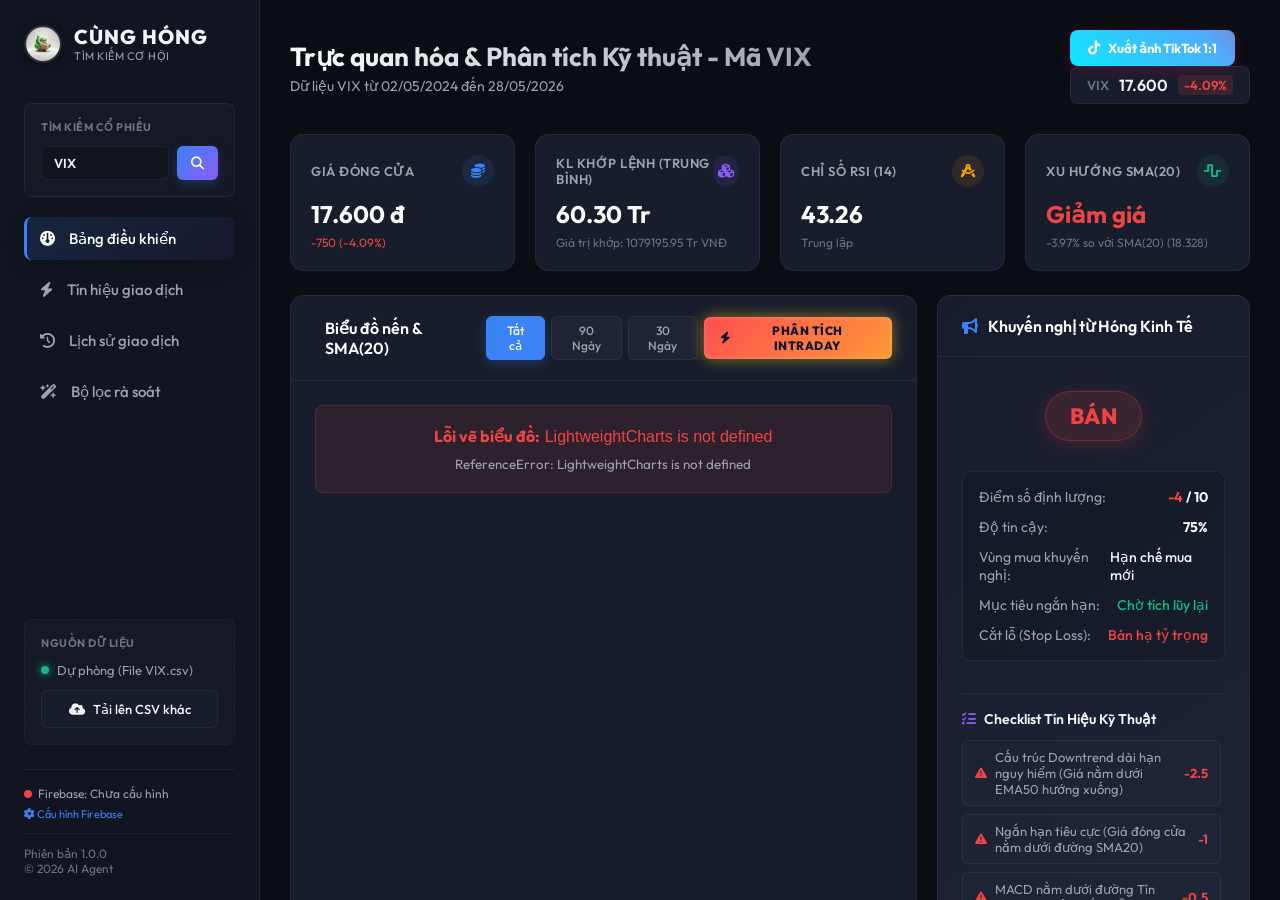
==== 02_Process/index.html @ 7fe984da "style: thiet ke nut Phan tich Intraday sieu noi bat va premium theo yeu cau nguoi dung" ====
<!DOCTYPE html>
<html lang="vi">
<head>
    <meta charset="UTF-8">
    <meta name="viewport" content="width=device-width, initial-scale=1.0">
    <title>CÙNG HÓNG TÌM KIẾM CƠ HỘI</title>
    <!-- Google Fonts -->
    <link rel="preconnect" href="https://fonts.googleapis.com">
    <link rel="preconnect" href="https://fonts.gstatic.com" crossorigin>
    <link href="https://fonts.googleapis.com/css2?family=Outfit:wght@300;400;500;600;700;800&display=swap" rel="stylesheet">
    <!-- FontAwesome for Icons -->
    <link rel="stylesheet" href="https://cdnjs.cloudflare.com/ajax/libs/font-awesome/6.4.0/css/all.min.css">
    <!-- Main Style -->
    <link rel="stylesheet" href="style.css">
    <!-- TradingView Lightweight Charts CDN -->
    <script src="https://unpkg.com/lightweight-charts/dist/lightweight-charts.standalone.production.js"></script>
    <!-- html2canvas for Image Export -->
    <script src="https://cdnjs.cloudflare.com/ajax/libs/html2canvas/1.4.1/html2canvas.min.js"></script>
    
    <!-- Firebase SDK (Compat Version) -->
    <script src="https://www.gstatic.com/firebasejs/9.22.0/firebase-app-compat.js" crossorigin="anonymous"></script>
    <script src="https://www.gstatic.com/firebasejs/9.22.0/firebase-database-compat.js" crossorigin="anonymous"></script>
</head>
<body>
    <div class="app-container">
        <!-- Sidebar / Navigation -->
        <aside class="sidebar">
            <div class="logo">
                <img src="[data-uri]" alt="Logo Hóng Kinh Tế" class="logo-img-avatar" width="38" height="38" />
                <div class="logo-text">
                    <span class="brand" id="logo-brand">CÙNG HÓNG</span>
                    <span class="sub" id="logo-sub">TÌM KIẾM CƠ HỘI</span>
                </div>
            </div>

            <div class="search-section">
                <div class="section-title">Tìm Kiếm Cổ Phiếu</div>
                <div class="search-bar-container">
                    <input type="text" id="ticker-input" placeholder="Mã CK (ví dụ: FPT, HPG)" value="VIX" />
                    <button id="btn-search-ticker"><i class="fa-solid fa-magnifying-glass"></i></button>
                </div>
            </div>
            
            <nav class="nav-menu">
                <a href="#" class="nav-item active" id="btn-dashboard">
                    <i class="fa-solid fa-gauge"></i> Bảng điều khiển
                </a>
                <a href="#" class="nav-item" id="btn-signals">
                    <i class="fa-solid fa-bolt"></i> Tín hiệu giao dịch
                </a>
                <a href="#" class="nav-item" id="btn-history">
                    <i class="fa-solid fa-clock-rotate-left"></i> Lịch sử giao dịch
                </a>
                <a href="#" class="nav-item" id="btn-screener">
                    <i class="fa-solid fa-wand-magic-sparkles"></i> Bộ lọc rà soát
                </a>
            </nav>
            
            <div class="file-uploader-section">
                <div class="section-title">Nguồn Dữ Liệu</div>
                <div class="source-status" id="source-status">
                    <span class="status-dot warning"></span> Đang tải dữ liệu tự động...
                </div>
                <label for="csv-file" class="custom-file-upload">
                    <i class="fa-solid fa-cloud-arrow-up"></i> Tải lên CSV khác
                </label>
                <input type="file" id="csv-file" accept=".csv" />
            </div>

            <div class="sidebar-footer">
                <div class="firebase-status-section" style="margin-bottom: 12px; padding-bottom: 12px; border-bottom: 1px solid rgba(255,255,255,0.05); text-align: left;">
                    <div id="firebase-status" class="firebase-status disconnect" style="font-size: 12px; display: flex; align-items: center; gap: 6px; color: var(--text-secondary);">
                        <span class="status-dot error" style="background-color: #ef4444; width: 8px; height: 8px; border-radius: 50%; display: inline-block;"></span> Firebase: Chưa cấu hình
                    </div>
                    <a href="#" id="btn-config-firebase" class="config-link" style="font-size: 11px; color: #3b82f6; text-decoration: none; display: inline-block; margin-top: 6px;">
                        <i class="fa-solid fa-gear"></i> Cấu hình Firebase
                    </a>
                </div>
                <div class="footer-info">
                    <p>Phiên bản 1.0.0</p>
                    <p class="copyright">© 2026 AI Agent</p>
                </div>
            </div>
        </aside>

        <!-- Main Content -->
        <main class="main-content">
            <!-- Header -->
            <header class="main-header">
                <div class="header-title">
                    <h1 id="page-title">Trực quan hóa & Phân tích Kỹ thuật</h1>
                    <p class="subtitle" id="data-range-label">Dữ liệu cổ phiếu Công ty Cổ phần Chứng khoán VIX</p>
                </div>
                <div class="header-actions">
                    <button id="btn-export-tiktok" class="btn-export-tiktok">
                        <i class="fa-brands fa-tiktok"></i> Xuất ảnh TikTok 1:1
                    </button>
                    <div class="price-badge" id="header-price-badge">
                        <span class="ticker">VIX</span>
                        <span class="price" id="header-last-price">0.00</span>
                        <span class="change" id="header-price-change">0.00%</span>
                    </div>
                </div>
            </header>

            <!-- Dashboard Grid -->
            <div class="dashboard-grid" id="dashboard-view">
                
                <!-- Summary Cards Row -->
                <div class="kpi-container">
                    <!-- KPI 1: Đóng cửa -->
                    <div class="kpi-card">
                        <div class="kpi-header">
                            <span class="kpi-title">Giá Đóng Cửa</span>
                            <div class="kpi-icon price-icon"><i class="fa-solid fa-coins"></i></div>
                        </div>
                        <div class="kpi-value" id="kpi-close">--</div>
                        <div class="kpi-sub" id="kpi-change-sub">--</div>
                    </div>
                    <!-- KPI 2: Khối lượng -->
                    <div class="kpi-card">
                        <div class="kpi-header">
                            <span class="kpi-title">KL Khớp Lệnh (Trung bình)</span>
                            <div class="kpi-icon vol-icon"><i class="fa-solid fa-cubes"></i></div>
                        </div>
                        <div class="kpi-value" id="kpi-volume">--</div>
                        <div class="kpi-sub" id="kpi-volume-sub">Khớp lệnh trực tiếp</div>
                    </div>
                    <!-- KPI 3: Chỉ số RSI -->
                    <div class="kpi-card">
                        <div class="kpi-header">
                            <span class="kpi-title">Chỉ số RSI (14)</span>
                            <div class="kpi-icon rsi-icon"><i class="fa-solid fa-compass-drafting"></i></div>
                        </div>
                        <div class="kpi-value" id="kpi-rsi">--</div>
                        <div class="kpi-sub" id="kpi-rsi-sub">Chưa có dữ liệu</div>
                    </div>
                    <!-- KPI 4: SMA 20 -->
                    <div class="kpi-card">
                        <div class="kpi-header">
                            <span class="kpi-title">Xu hướng SMA(20)</span>
                            <div class="kpi-icon sma-icon"><i class="fa-solid fa-wave-square"></i></div>
                        </div>
                        <div class="kpi-value" id="kpi-trend">--</div>
                        <div class="kpi-sub" id="kpi-sma-sub">So với giá hiện tại</div>
                    </div>
                </div>

                <!-- Main Chart & AI Section -->
                <div class="layout-row">
                    <!-- Chart Column -->
                    <div class="card chart-card">
                        <div class="card-header">
                            <h2 class="card-title"><i class="fa-solid fa-chart-candlestick"></i> Biểu đồ nến & SMA(20)</h2>
                            <div class="chart-controls">
                                <button class="chart-btn active" data-days="all">Tất cả</button>
                                <button class="chart-btn" data-days="90">90 Ngày</button>
                                <button class="chart-btn" data-days="30">30 Ngày</button>
                                <button id="btn-intraday-deep" class="btn-intraday-deep"><i class="fa-solid fa-bolt"></i> Phân tích Intraday</button>
                            </div>
                        </div>
                        <div class="card-body">
                            <div id="chart-container" class="chart-container"></div>
                            
                            <!-- Intraday Analysis Panel (Hidden by default) -->
                            <div id="intraday-panel" class="intraday-panel hidden">
                                <div class="intraday-panel-header">
                                    <h3 class="intraday-panel-title"><i class="fa-solid fa-chart-line"></i> Phân Tích Giao Dịch Trong Phiên (Intraday)</h3>
                                    <button id="btn-close-intraday" class="btn-close-intraday"><i class="fa-solid fa-xmark"></i></button>
                                </div>
                                
                                <div class="intraday-panel-body">
                                    <!-- Row 1: Quick stats & Alerts -->
                                    <div class="intraday-row">
                                        <!-- Money Flow (Active Buy/Sell) -->
                                        <div class="intraday-col money-flow-col">
                                            <div class="intraday-sub-title">Lực Mua / Bán Chủ Động (Tỷ lệ %)</div>
                                            <div class="money-flow-bar-container">
                                                <div class="money-flow-bar">
                                                    <div id="intraday-buy-bar" class="money-flow-fill buy" style="width: 50%"></div>
                                                    <div id="intraday-sell-bar" class="money-flow-fill sell" style="width: 50%"></div>
                                                </div>
                                                <div class="money-flow-labels">
                                                    <span class="buy-label">Mua: <span id="intraday-buy-pct">50%</span></span>
                                                    <span class="sell-label">Bán: <span id="intraday-sell-pct">50%</span></span>
                                                </div>
                                            </div>
                                            <div class="money-flow-details">
                                                <div>Tổng mua chủ động: <span id="intraday-buy-vol" class="text-success">0</span> cp</div>
                                                <div>Tổng bán chủ động: <span id="intraday-sell-vol" class="text-danger">0</span> cp</div>
                                            </div>
                                        </div>
                                        
                                        <!-- Live Intraday Alerts -->
                                        <div class="intraday-col alerts-col">
                                            <div class="intraday-sub-title">Nhật Ký Cảnh Báo Trong Phiên</div>
                                            <div id="intraday-alerts-log" class="intraday-alerts-log">
                                                <div class="alert-placeholder">Chưa có cảnh báo nào trong ngày hôm nay...</div>
                                            </div>
                                        </div>
                                    </div>
                                    
                                    <!-- Row 2: Smart Money Tracker -->
                                    <div class="intraday-row">
                                        <div class="intraday-col full-width">
                                            <div class="intraday-sub-title"><i class="fa-solid fa-fish-fins"></i> Dấu Chân Cá Mập (Lệnh Lớn Đột Biến 1 Phút)</div>
                                            <div class="shark-tracker-summary">
                                                <div class="shark-stat-card">
                                                    <span class="label">Cá mập gom ròng:</span>
                                                    <span id="shark-net-volume" class="value" style="font-weight: 700; color: #10b981;">0 cp</span>
                                                </div>
                                                <div class="shark-stat-card">
                                                    <span class="label">Lực mua cá mập:</span>
                                                    <span id="shark-buy-ratio" class="value" style="font-weight: 700; color: #3b82f6;">50%</span>
                                                </div>
                                            </div>
                                            <div class="shark-trades-list-container">
                                                <table class="shark-trades-table">
                                                    <thead>
                                                        <tr>
                                                            <th>Thời gian</th>
                                                            <th>Giá khớp</th>
                                                            <th>Khối lượng</th>
                                                            <th>Tỷ lệ so với TB</th>
                                                            <th>Hành động cá mập</th>
                                                        </tr>
                                                    </thead>
                                                    <tbody id="shark-trades-tbody">
                                                        <tr>
                                                            <td colspan="5" class="text-center text-muted">Không phát hiện lệnh lớn đột biến nào trong phiên...</td>
                                                        </tr>
                                                    </tbody>
                                                </table>
                                            </div>
                                        </div>
                                    </div>
                                    
                                    <!-- Row 3: Mini chart and VWAP -->
                                    <div class="intraday-row">
                                        <div class="intraday-col full-width">
                                            <div class="intraday-sub-title">Biểu đồ nến 1 Phút & Đường VWAP (Giá trung bình phiên)</div>
                                            <div id="intraday-chart-container" class="intraday-chart-container"></div>
                                        </div>
                                    </div>
                                </div>
                            </div>
                        </div>
                    </div>

                    <!-- AI Signal Column -->
                    <div class="card signal-card">
                        <div class="card-header">
                            <h2 class="card-title"><i class="fa-solid fa-bullhorn"></i> Khuyến nghị từ Hóng Kinh Tế</h2>
                        </div>
                        <div class="card-body signal-body">
                            <div class="signal-badge-container">
                                <div class="signal-value-badge neutral" id="main-signal-badge">Đang Phân Tích</div>
                            </div>
                            
                            <div class="info-list">
                                <div class="info-item">
                                    <span class="info-label">Điểm số định lượng:</span>
                                    <span class="info-value text-bold" id="signal-score">--</span>
                                </div>
                                <div class="info-item">
                                    <span class="info-label">Độ tin cậy:</span>
                                    <span class="info-value text-bold" id="signal-confidence">--</span>
                                </div>
                                <div class="info-item">
                                    <span class="info-label">Vùng mua khuyến nghị:</span>
                                    <span class="info-value" id="signal-buy-zone">--</span>
                                </div>
                                <div class="info-item">
                                    <span class="info-label">Mục tiêu ngắn hạn:</span>
                                    <span class="info-value text-success" id="signal-target">--</span>
                                </div>
                                <div class="info-item">
                                    <span class="info-label">Cắt lỗ (Stop Loss):</span>
                                    <span class="info-value text-danger" id="signal-stop-loss">--</span>
                                </div>
                            </div>

                            <div class="score-checklist">
                                <h3><i class="fa-solid fa-list-check"></i> Checklist Tín Hiệu Kỹ Thuật</h3>
                                <ul id="checklist-items">
                                    <li class="checklist-placeholder">Đang phân tích các chỉ báo...</li>
                                </ul>
                            </div>
                            
                            <div class="analysis-explanation">
                                <h3><i class="fa-solid fa-magnifying-glass-chart"></i> Lý do khuyến nghị:</h3>
                                <p id="signal-explanation">Hệ thống đang tải dữ liệu để phân tích xu hướng và tính toán chỉ báo kỹ thuật của mã...</p>
                            </div>
                        </div>
                    </div>
                </div>

                <!-- Smart Money & Setup Analyzer Card -->
                <div class="card setup-card">
                    <div class="card-header">
                        <h2 class="card-title"><i class="fa-solid fa-brain"></i> Phân Tích Quy Luật Dòng Tiền & Setup Giao Dịch Kinh Điển</h2>
                    </div>
                    <div class="card-body setup-body">
                        <div class="setup-grid">
                            <div class="setup-main-info">
                                <div class="setup-badge-container">
                                    <div class="setup-icon" id="setup-icon"><i class="fa-solid fa-magnifying-glass-chart"></i></div>
                                    <div class="setup-name" id="setup-name">Đang quét quy luật...</div>
                                </div>
                                <div class="opportunity-meter-container">
                                    <div class="opportunity-label">Độ Rõ Ràng của Cơ Hội Mua: <span id="opportunity-value">--</span></div>
                                    <div class="opportunity-bar-bg">
                                        <div class="opportunity-bar-fill" id="opportunity-bar" style="width: 0%"></div>
                                    </div>
                                </div>
                            </div>
                            <div class="setup-action-card">
                                <div class="action-title"><i class="fa-solid fa-shield-halved"></i> Hành Động Chiến Thuật:</div>
                                <div class="action-value" id="setup-action">Đang tính toán...</div>
                            </div>
                        </div>
                        <div class="setup-explanation-box">
                            <h3 class="explanation-title"><i class="fa-solid fa-graduation-cap"></i> Cơ chế vận hành dòng tiền:</h3>
                            <p class="explanation-text" id="setup-explanation">Hệ thống đang quét các mẫu hình nến, biến động giá và chu kỳ khối lượng trong 20 phiên gần nhất để tìm kiếm các quy luật gom hàng hoặc bẫy giá của các tổ chức lớn...</p>
                        </div>
                    </div>
                </div>

                <!-- Recent Data Table -->
                <div class="card full-width-card">
                    <div class="card-header">
                        <h2 class="card-title"><i class="fa-solid fa-list"></i> Dữ liệu giao dịch 10 ngày gần nhất</h2>
                    </div>
                    <div class="card-body table-responsive">
                        <table class="data-table" id="recent-table">
                            <thead>
                                <tr>
                                    <th>Ngày</th>
                                    <th>Giá Mở Cửa</th>
                                    <th>Cao Nhất</th>
                                    <th>Thấp Nhất</th>
                                    <th>Đóng Cửa</th>
                                    <th>Thay Đổi (%)</th>
                                    <th>Khối Lượng Khớp</th>
                                    <th>Giá Trị Khớp (VNĐ)</th>
                                </tr>
                            </thead>
                            <tbody>
                                <tr>
                                    <td colspan="8" class="text-center">Đang tải dữ liệu...</td>
                                </tr>
                            </tbody>
                        </table>
                    </div>
                </div>

            </div>

            <!-- Alternate View: Signals & Indicators Analysis -->
            <div class="dashboard-grid hidden" id="signals-view">
                <div class="card full-width-card">
                    <div class="card-header">
                        <h2 class="card-title"><i class="fa-solid fa-circle-nodes"></i> Đánh giá Hệ thống Chỉ báo</h2>
                    </div>
                    <div class="card-body">
                        <div class="signals-matrix">
                            <div class="matrix-item">
                                <h3>Đường Trung Bình SMA(20)</h3>
                                <div class="matrix-status" id="indicator-sma-status">--</div>
                                <p id="indicator-sma-desc">Đang tính toán...</p>
                            </div>
                            <div class="matrix-item">
                                <h3>Đường Trung Bình EMA(20/50)</h3>
                                <div class="matrix-status" id="indicator-ema-status">--</div>
                                <p id="indicator-ema-desc">Đang tính toán...</p>
                            </div>
                            <div class="matrix-item">
                                <h3>Chỉ số Sức mạnh Tương đối RSI(14)</h3>
                                <div class="matrix-status" id="indicator-rsi-status">--</div>
                                <p id="indicator-rsi-desc">Đang tính toán...</p>
                            </div>
                            <div class="matrix-item">
                                <h3>Chỉ báo MACD (12, 26, 9)</h3>
                                <div class="matrix-status" id="indicator-macd-status">--</div>
                                <p id="indicator-macd-desc">Đang tính toán...</p>
                            </div>
                            <div class="matrix-item">
                                <h3>Biến động giá & Khối lượng</h3>
                                <div class="matrix-status" id="indicator-vol-status">--</div>
                                <p id="indicator-vol-desc">Đang tính toán...</p>
                            </div>
                            <div class="matrix-item">
                                <h3>Vùng cản Hỗ trợ & Kháng cự</h3>
                                <div class="matrix-status" id="indicator-sr-status">--</div>
                                <p id="indicator-sr-desc">Đang tính toán...</p>
                            </div>
                        </div>
                    </div>
                </div>
            </div>

            <!-- Alternate View: All Data History Table -->
            <div class="dashboard-grid hidden" id="history-view">
                <div class="card full-width-card">
                    <div class="card-header">
                        <h2 class="card-title"><i class="fa-solid fa-database"></i> Toàn bộ lịch sử giao dịch</h2>
                        <div class="history-controls">
                            <input type="text" id="search-date" placeholder="Tìm kiếm ngày (DD/MM/YYYY)...">
                        </div>
                    </div>
                    <div class="card-body table-responsive history-table-wrapper">
                        <table class="data-table" id="all-history-table">
                            <thead>
                                <tr>
                                    <th>Ngày</th>
                                    <th>Giá Tham Chiếu</th>
                                    <th>Mở Cửa</th>
                                    <th>Đóng Cửa</th>
                                    <th>Cao Nhất</th>
                                    <th>Thấp Nhất</th>
                                    <th>Thay Đổi</th>
                                    <th>KL Khớp Lệnh</th>
                                    <th>GT Khớp Lệnh</th>
                                </tr>
                            </thead>
                            <tbody>
                                <tr>
                                    <td colspan="9" class="text-center">Đang tải dữ liệu...</td>
                                </tr>
                            </tbody>
                        </table>
                    </div>
                </div>
            </div>

            <!-- Alternate View: Market Screener -->
            <div class="dashboard-grid hidden" id="screener-view">
                <!-- Control Panel Card -->
                <div class="card full-width-card screener-control-card">
                    <div class="card-header">
                        <h2 class="card-title"><i class="fa-solid fa-wand-magic-sparkles"></i> Rà soát toàn bộ thị trường chứng khoán Việt Nam</h2>
                    </div>
                    <div class="card-body">
                        <div class="screener-setup-row" style="display: flex; justify-content: space-between; align-items: center; gap: 15px; flex-wrap: wrap;">
                            <div class="screener-intro" style="flex: 1; min-width: 250px;">
                                <p>Hệ thống tự động rà soát danh sách <strong>120 mã cổ phiếu lớn nhất Việt Nam</strong>. Quá trình này sẽ gọi API VNDirect, tính toán động lượng kỹ thuật và quét các quy luật dòng tiền thông minh (VSA/Wyckoff) để xếp hạng cơ hội đầu tư tốt nhất.</p>
                            </div>
                            <div class="screener-actions" style="display: flex; gap: 10px;">
                                <button id="btn-start-screener" class="btn-start-screener">
                                    <i class="fa-solid fa-play"></i> Bắt đầu rà soát thị trường
                                </button>
                                <button id="btn-sync-firebase" class="btn-sync-firebase hidden" style="background-color: #3b82f6; padding: 12px 20px; border: none; border-radius: 6px; color: white; font-weight: 600; cursor: pointer; display: flex; align-items: center; gap: 8px; font-family: inherit; font-size: 14px; transition: all 0.2s;">
                                    <i class="fa-solid fa-cloud-arrow-up"></i> Đồng bộ lên Firebase
                                </button>
                            </div>
                        </div>
                        
                        <!-- Progress Container -->
                        <div id="screener-progress-container" class="screener-progress-container hidden">
                            <div class="progress-info-row">
                                <span id="screener-progress-status">Đang chuẩn bị quét dữ liệu...</span>
                                <span id="screener-progress-percent">0%</span>
                            </div>
                            <div class="progress-bar-bg">
                                <div id="screener-progress-bar" class="progress-bar-fill" style="width: 0%"></div>
                            </div>
                        </div>
                    </div>
                </div>

                <!-- Predictions Performance Card (Firebase) -->
                <div class="card full-width-card performance-card" id="firebase-performance-card" style="margin-top: 16px;">
                    <div class="card-header">
                        <h2 class="card-title"><i class="fa-solid fa-chart-line"></i> Hiệu suất Dự báo T+5 của mô hình (Dữ liệu đối chiếu từ Firebase)</h2>
                    </div>
                    <div class="card-body" style="padding: 20px;">
                        <div class="performance-grid" style="display: grid; grid-template-columns: repeat(auto-fit, minmax(200px, 1fr)); gap: 20px; align-items: center;">
                            <div class="win-rate-container" style="display: flex; justify-content: center; align-items: center;">
                                <div class="win-rate-circle" style="width: 120px; height: 120px; border-radius: 50%; border: 6px solid rgba(59, 130, 246, 0.2); display: flex; flex-direction: column; justify-content: center; align-items: center; background: rgba(59, 130, 246, 0.05); position: relative;">
                                    <span id="perf-win-rate" style="font-size: 26px; font-weight: 800; color: #3b82f6;">--%</span>
                                    <small style="font-size: 10px; text-transform: uppercase; color: var(--text-secondary); margin-top: 4px; letter-spacing: 0.5px;">Win Rate</small>
                                </div>
                            </div>
                            <div class="perf-stats" style="display: flex; flex-direction: column; gap: 12px; font-size: 13px;">
                                <div class="perf-stat-item" style="display: flex; justify-content: space-between; border-bottom: 1px solid rgba(255,255,255,0.05); padding-bottom: 6px;">
                                    <span class="label" style="color: var(--text-secondary);">Tổng số dự báo đã đối chiếu:</span>
                                    <span id="perf-total-count" class="val" style="font-weight: 600; color: var(--text-primary);">--</span>
                                </div>
                                <div class="perf-stat-item text-success" style="display: flex; justify-content: space-between; border-bottom: 1px solid rgba(255,255,255,0.05); padding-bottom: 6px; color: #10b981;">
                                    <span class="label">Số cơ hội Mua thành công (PROFIT):</span>
                                    <span id="perf-profit-count" class="val" style="font-weight: 600;">--</span>
                                </div>
                                <div class="perf-stat-item text-danger" style="display: flex; justify-content: space-between; border-bottom: 1px solid rgba(255,255,255,0.05); padding-bottom: 6px; color: #ef4444;">
                                    <span class="label">Số cơ hội Thua lỗ / Bị cắt lỗ (LOSS/SL):</span>
                                    <span id="perf-loss-count" class="val" style="font-weight: 600;">--</span>
                                </div>
                            </div>
                            <div class="perf-recent-deals" style="grid-column: span 2; display: flex; flex-direction: column; gap: 8px; width: 100%;">
                                <div class="section-title" style="font-size: 13px; font-weight: 600; color: var(--text-primary);"><i class="fa-solid fa-clock-rotate-left"></i> Các dự báo đối chiếu gần đây</div>
                                <div class="table-responsive" style="max-height: 120px; overflow-y: auto; background: rgba(0,0,0,0.15); border-radius: 6px; border: 1px solid rgba(255,255,255,0.05);">
                                    <table class="data-table mini-table" id="perf-recent-table" style="width: 100%; font-size: 12px; border-collapse: collapse;">
                                        <thead>
                                            <tr style="background: rgba(255,255,255,0.02); text-align: left; border-bottom: 1px solid rgba(255,255,255,0.05);">
                                                <th style="padding: 6px 12px;">Mã CK</th>
                                                <th style="padding: 6px 12px;">Ngày Quét</th>
                                                <th style="padding: 6px 12px;">Giá Mua</th>
                                                <th style="padding: 6px 12px;">Giá T+5</th>
                                                <th style="padding: 6px 12px; text-align: right;">Biến Động</th>
                                            </tr>
                                        </thead>
                                        <tbody id="perf-recent-body">
                                            <tr>
                                                <td colspan="5" class="text-center text-muted" style="padding: 20px; text-align: center; color: var(--text-muted);">Đang tải dữ liệu từ Firebase...</td>
                                            </tr>
                                        </tbody>
                                    </table>
                                </div>
                            </div>
                        </div>
                    </div>
                </div>

                <!-- Quick Stats Cards -->
                <div class="screener-stats-container hidden" id="screener-stats">
                    <div class="mini-stat-card">
                        <span class="stat-label">Tổng mã đã quét</span>
                        <span id="stat-scanned-count" class="stat-val">0 / 120</span>
                    </div>
                    <div class="mini-stat-card buy-stat">
                        <span class="stat-label">Cơ hội Mua mạnh</span>
                        <span id="stat-strong-buy-count" class="stat-val">0</span>
                    </div>
                    <div class="mini-stat-card buy-stat">
                        <span class="stat-label">Cơ hội Mua</span>
                        <span id="stat-buy-count" class="stat-val">0</span>
                    </div>
                    <div class="mini-stat-card sell-stat">
                        <span class="stat-label">Cơ hội Bán / Rủi ro</span>
                        <span id="stat-sell-count" class="stat-val">0</span>
                    </div>
                </div>

                <!-- Screener Results Table -->
                <div class="card full-width-card">
                    <div class="card-header screener-results-header">
                        <h2 class="card-title"><i class="fa-solid fa-list-ol"></i> Bảng xếp hạng cơ hội đầu tư (Sắp xếp theo Điểm VSA giảm dần)</h2>
                        <div class="screener-filters">
                            <button class="filter-btn active" data-filter="all">Tất cả</button>
                            <button class="filter-btn text-success" data-filter="buy">Cơ hội Mua</button>
                            <button class="filter-btn text-danger" data-filter="sell">Rủi ro / Bán</button>
                        </div>
                    </div>
                    <div class="card-body table-responsive">
                        <table class="data-table" id="screener-table">
                            <thead>
                                <tr>
                                    <th style="width: 60px;">Hạng</th>
                                    <th style="width: 100px;">Mã CK</th>
                                    <th>Giá Đóng Cửa</th>
                                    <th>Thay Đổi (%)</th>
                                    <th>Điểm VSA</th>
                                    <th>Xu hướng EMA50</th>
                                    <th>Setup Dòng Tiền</th>
                                    <th>Hành Động Khuyến Nghị</th>
                                    <th style="width: 120px; text-align: center;">Thao Tác</th>
                                </tr>
                            </thead>
                            <tbody id="screener-table-body">
                                <tr>
                                    <td colspan="9" class="text-center text-muted" style="padding: 40px 0;">
                                        <i class="fa-solid fa-magnifying-glass" style="font-size: 24px; margin-bottom: 10px; display: block; color: var(--text-muted);"></i>
                                        Nhấn nút <strong>"Bắt đầu rà soát thị trường"</strong> để quét các cơ hội tốt nhất.
                                    </td>
                                </tr>
                            </tbody>
                        </table>
                    </div>
                </div>
            </div>

        </main>
    </div>

    <!-- Modal Xem trước & Xuất ảnh TikTok 1:1 (4K) -->
    <div id="tiktok-modal" class="modal-overlay hidden">
        <div class="modal-container">
            <div class="modal-header">
                <h2 class="modal-title"><i class="fa-brands fa-tiktok"></i> Xem trước Ảnh Infographic TikTok (Xuất 4K)</h2>
                <button id="close-tiktok-modal" class="close-btn">&times;</button>
            </div>
            <div class="modal-body">
                <!-- Wrapper chứa khung 1080x1080 thực tế được zoom nhỏ lại để xem trước -->
                <div class="tiktok-preview-wrapper">
                    <div id="tiktok-export-node">
                        <!-- Header ảnh -->
                        <div class="export-header">
                            <div class="export-logo-section">
                                <img src="[data-uri]" alt="Logo Hóng Kinh Tế" class="export-logo-img" width="52" height="52" />
                                <div class="export-logo-text">
                                    <span class="export-brand">HÓNG KINH TẾ</span>
                                    <span class="export-sub">TRADE ASSISTANT</span>
                                </div>
                            </div>
                            <div class="export-meta-section">
                                <div id="export-ticker" class="export-ticker">VIX</div>
                                <div id="export-date" class="export-date">28/05/2026</div>
                            </div>
                        </div>
                        
                        <!-- Body ảnh -->
                        <div class="export-body">
                            <!-- Đồ thị phân tích -->
                            <div class="export-chart-container">
                                <img id="export-chart-img" alt="Biểu đồ phân tích kỹ thuật" src="" />
                                <div class="export-chart-label">Biểu đồ nến & Dự báo thanh khoản T+5</div>
                                <div class="export-chart-watermark">HÓNG KINH TẾ</div>
                            </div>
                            
                            <!-- Bảng thông tin KPI -->
                            <div class="export-summary-row">
                                <div class="export-kpi-item">
                                    <span class="kpi-label">Giá Đóng Cửa</span>
                                    <span id="export-kpi-close" class="kpi-val">--</span>
                                    <span id="export-kpi-change" class="kpi-change">--</span>
                                </div>
                                <div class="export-kpi-item">
                                    <span class="kpi-label">Điểm Định Lượng</span>
                                    <span id="export-kpi-score" class="kpi-val">--</span>
                                </div>
                                <div class="export-kpi-item">
                                    <span class="kpi-label">Độ Tin Cậy</span>
                                    <span id="export-kpi-confidence" class="kpi-val">--</span>
                                </div>
                            </div>
                            
                            <!-- Bố cục 2 cột thông tin chi tiết -->
                            <div class="export-details-grid">
                                <!-- Khuyến nghị & Vùng giá -->
                                <div class="export-panel export-signal-panel">
                                    <div class="panel-title"><i class="fa-solid fa-compass"></i> TÍN HIỆU CHIẾN THUẬT</div>
                                    <div class="signal-badge-wrapper">
                                        <div id="export-signal-badge" class="export-signal-badge">ĐANG PHÂN TÍCH</div>
                                    </div>
                                    <div class="export-prices">
                                        <div class="price-row">
                                            <span>Vùng mua:</span>
                                            <strong id="export-buy-zone">--</strong>
                                        </div>
                                        <div class="price-row">
                                            <span>Mục tiêu:</span>
                                            <strong id="export-target">--</strong>
                                        </div>
                                        <div class="price-row">
                                            <span>Cắt lỗ:</span>
                                            <strong id="export-stop-loss">--</strong>
                                        </div>
                                    </div>
                                </div>
                                
                                <!-- Quy luật dòng tiền -->
                                <div class="export-panel export-setup-panel">
                                    <div class="panel-title"><i class="fa-solid fa-brain"></i> QUY LUẬT DÒNG TIỀN (VSA)</div>
                                    <div id="export-setup-name" class="export-setup-name">Đang quét quy luật...</div>
                                    <div class="opp-meter-wrapper">
                                        <div class="opp-label">Cơ hội mua: <span id="export-opp-value">--</span></div>
                                        <div class="opp-bar-bg">
                                            <div id="export-opp-bar" class="opp-bar-fill" style="width: 0%"></div>
                                        </div>
                                    </div>
                                    <div class="export-action-box">
                                        <span>Hành động:</span>
                                        <strong id="export-action">ĐANG TÍNH TOÁN...</strong>
                                    </div>
                                </div>
                            </div>
                            
                            <!-- Lý do phân tích -->
                            <div class="export-explanation-panel">
                                <div class="panel-title"><i class="fa-solid fa-magnifying-glass-chart"></i> LÝ DO KHUYẾN NGHỊ CHÍNH</div>
                                <p id="export-explanation">Hệ thống đang quét xu hướng...</p>
                            </div>
                        </div>
                        
                        <!-- Footer ảnh -->
                        <div class="export-footer">
                            <span class="watermark">Phân tích tự động bởi AI Hóng Kinh Tế</span>
                            <span class="disclaimer">Thông tin mang tính tham khảo, không phải lời khuyên tài chính.</span>
                        </div>
                    </div>
                </div>
            </div>
            <div class="modal-footer">
                <button id="btn-download-tiktok-4k" class="btn-download">
                    <i class="fa-solid fa-download"></i> Tải ảnh 4K sắc nét (3840x3840)
                </button>
            </div>
        </div>
    </div>

    <!-- Modal Cấu hình Firebase -->
    <div id="firebase-config-modal" class="modal-overlay hidden">
        <div class="modal-container" style="max-width: 500px; background: #1b2234; border: 1px solid rgba(255,255,255,0.08);">
            <div class="modal-header" style="border-bottom: 1px solid rgba(255,255,255,0.05); padding: 15px 20px;">
                <h2 class="modal-title" style="font-size: 16px; font-weight: 600; display: flex; align-items: center; gap: 8px;"><i class="fa-solid fa-gear" style="color: #3b82f6;"></i> Cấu hình Kết nối Firebase</h2>
                <button id="close-firebase-modal" class="close-btn" style="background: none; border: none; color: var(--text-secondary); font-size: 20px; cursor: pointer;">&times;</button>
            </div>
            <div class="modal-body" style="padding: 20px; color: var(--text-primary); font-family: inherit;">
                <p style="font-size: 13px; color: var(--text-secondary); margin-bottom: 15px; line-height: 1.5;">
                    Vui lòng dán chuỗi cấu hình Firebase Web App của bạn từ Firebase Console (chọn cơ sở dữ liệu **Realtime Database**) để kích hoạt tính năng đồng bộ và đối chiếu hiệu suất dự báo T+5.
                </p>
                <div class="form-group" style="margin-bottom: 12px;">
                    <label style="display: block; font-size: 12px; margin-bottom: 6px; font-weight: 500; color: var(--text-secondary);">API Key</label>
                    <input type="text" id="fb-apiKey" class="form-control" style="width: 100%; padding: 10px 12px; background: rgba(0,0,0,0.2); border: 1px solid rgba(255,255,255,0.08); border-radius: 6px; color: white; box-sizing: border-box; font-family: inherit; font-size: 13px;" />
                </div>
                <div class="form-group" style="margin-bottom: 12px;">
                    <label style="display: block; font-size: 12px; margin-bottom: 6px; font-weight: 500; color: var(--text-secondary);">Auth Domain</label>
                    <input type="text" id="fb-authDomain" class="form-control" style="width: 100%; padding: 10px 12px; background: rgba(0,0,0,0.2); border: 1px solid rgba(255,255,255,0.08); border-radius: 6px; color: white; box-sizing: border-box; font-family: inherit; font-size: 13px;" />
                </div>
                <div class="form-group" style="margin-bottom: 12px;">
                    <label style="display: block; font-size: 12px; margin-bottom: 6px; font-weight: 500; color: var(--text-secondary);">Database URL (Realtime DB URL)</label>
                    <input type="text" id="fb-databaseURL" class="form-control" placeholder="https://tên-dự-án-mặc-định.firebaseio.com" style="width: 100%; padding: 10px 12px; background: rgba(0,0,0,0.2); border: 1px solid rgba(255,255,255,0.08); border-radius: 6px; color: white; box-sizing: border-box; font-family: inherit; font-size: 13px;" />
                </div>
                <div class="form-group" style="margin-bottom: 12px;">
                    <label style="display: block; font-size: 12px; margin-bottom: 6px; font-weight: 500; color: var(--text-secondary);">Project ID</label>
                    <input type="text" id="fb-projectId" class="form-control" style="width: 100%; padding: 10px 12px; background: rgba(0,0,0,0.2); border: 1px solid rgba(255,255,255,0.08); border-radius: 6px; color: white; box-sizing: border-box; font-family: inherit; font-size: 13px;" />
                </div>
                <div class="form-group" style="margin-bottom: 15px;">
                    <label style="display: block; font-size: 12px; margin-bottom: 6px; font-weight: 500; color: var(--text-secondary);">App ID</label>
                    <input type="text" id="fb-appId" class="form-control" style="width: 100%; padding: 10px 12px; background: rgba(0,0,0,0.2); border: 1px solid rgba(255,255,255,0.08); border-radius: 6px; color: white; box-sizing: border-box; font-family: inherit; font-size: 13px;" />
                </div>
                <div id="firebase-test-result" style="font-size: 12px; margin-top: 10px; padding: 8px 12px; border-radius: 4px; display: none;"></div>
            </div>
            <div class="modal-footer" style="padding: 15px 20px; border-top: 1px solid rgba(255,255,255,0.05); display: flex; justify-content: flex-end; gap: 10px; background: rgba(0,0,0,0.1);">
                <button id="btn-save-firebase-config" class="btn-download" style="background: #3b82f6; padding: 10px 20px; border: none; border-radius: 6px; color: white; font-weight: 600; cursor: pointer; font-size: 13px; font-family: inherit;">
                    <i class="fa-solid fa-floppy-disk"></i> Lưu Cấu Hình
                </button>
            </div>
        </div>
    </div>

    <!-- Script File -->
    <script src="app.js"></script>
</body>
</html>
---- 02_Process/style.css ----
:root {
    --bg-primary: #0a0d14;
    --bg-secondary: #111520;
    --bg-card: #181d2c;
    --border-color: rgba(255, 255, 255, 0.06);
    --border-focus: #3b82f6;
    
    --text-primary: #f3f4f6;
    --text-secondary: #9ca3af;
    --text-muted: #6b7280;
    
    --color-up: #10b981;
    --color-up-glow: rgba(16, 185, 129, 0.15);
    --color-down: #ef4444;
    --color-down-glow: rgba(239, 68, 68, 0.15);
    --color-neutral: #f59e0b;
    --color-neutral-glow: rgba(245, 158, 11, 0.15);
    
    --accent-blue: #3b82f6;
    --accent-purple: #8b5cf6;
    --glow-blue: rgba(59, 130, 246, 0.25);
    
    --transition-fast: 0.2s ease;
    --transition-normal: 0.3s cubic-bezier(0.4, 0, 0.2, 1);
    --border-radius-sm: 8px;
    --border-radius-md: 14px;
    --border-radius-lg: 20px;
    
    --font-sans: 'Outfit', -apple-system, BlinkMacSystemFont, "Segoe UI", Roboto, sans-serif;
}

* {
    box-sizing: border-box;
    margin: 0;
    padding: 0;
    font-family: var(--font-sans);
}

body {
    background-color: var(--bg-primary);
    color: var(--text-primary);
    min-height: 100vh;
    overflow-x: hidden;
}

/* App Container Layout */
.app-container {
    display: grid;
    grid-template-columns: 260px 1fr;
    min-height: 100vh;
}

/* Sidebar Navigation */
.sidebar {
    background-color: var(--bg-secondary);
    border-right: 1px solid var(--border-color);
    padding: 24px;
    display: flex;
    flex-direction: column;
    height: 100vh;
    position: sticky;
    top: 0;
}

.logo {
    display: flex;
    align-items: center;
    gap: 12px;
    margin-bottom: 40px;
}

.logo-img-avatar {
    width: 38px;
    height: 38px;
    border-radius: 50%;
    object-fit: cover;
    border: 2px solid rgba(255, 255, 255, 0.1);
    box-shadow: 0 2px 8px rgba(0, 0, 0, 0.3);
}

.logo-text {
    display: flex;
    flex-direction: column;
}

.brand {
    font-size: 20px;
    font-weight: 800;
    letter-spacing: 1px;
    color: var(--text-primary);
}

.sub {
    font-size: 11px;
    color: var(--text-secondary);
    text-transform: uppercase;
    letter-spacing: 0.5px;
}

.nav-menu {
    display: flex;
    flex-direction: column;
    gap: 8px;
    flex-grow: 1;
}

.nav-item {
    display: flex;
    align-items: center;
    gap: 14px;
    padding: 12px 16px;
    color: var(--text-secondary);
    text-decoration: none;
    font-size: 15px;
    font-weight: 500;
    border-radius: var(--border-radius-sm);
    transition: var(--transition-fast);
}

.nav-item:hover {
    color: var(--text-primary);
    background-color: rgba(255, 255, 255, 0.03);
}

.nav-item.active {
    color: #ffffff;
    background: linear-gradient(135deg, rgba(59, 130, 246, 0.15), rgba(139, 92, 246, 0.05));
    border-left: 3px solid var(--accent-blue);
    padding-left: 13px;
    box-shadow: 0 4px 20px rgba(0, 0, 0, 0.15);
}

.file-uploader-section {
    background-color: rgba(255, 255, 255, 0.02);
    border: 1px dashed var(--border-color);
    border-radius: var(--border-radius-sm);
    padding: 16px;
    margin-bottom: 24px;
}

.section-title {
    font-size: 11px;
    font-weight: 700;
    color: var(--text-muted);
    text-transform: uppercase;
    margin-bottom: 12px;
    letter-spacing: 0.5px;
}

.source-status {
    font-size: 13px;
    color: var(--text-secondary);
    display: flex;
    align-items: center;
    gap: 8px;
    margin-bottom: 12px;
}

.status-dot {
    width: 8px;
    height: 8px;
    border-radius: 50%;
    display: inline-block;
}

.status-dot.success {
    background-color: var(--color-up);
    box-shadow: 0 0 8px var(--color-up);
}

.status-dot.warning {
    background-color: var(--color-neutral);
    box-shadow: 0 0 8px var(--color-neutral);
}

.status-dot.danger {
    background-color: var(--color-down);
    box-shadow: 0 0 8px var(--color-down);
}

.custom-file-upload {
    display: flex;
    align-items: center;
    justify-content: center;
    gap: 8px;
    width: 100%;
    padding: 10px;
    background-color: var(--bg-card);
    border: 1px solid var(--border-color);
    border-radius: 6px;
    font-size: 13px;
    font-weight: 500;
    color: var(--text-primary);
    cursor: pointer;
    transition: var(--transition-fast);
}

.custom-file-upload:hover {
    background-color: rgba(255, 255, 255, 0.05);
    border-color: var(--accent-blue);
}

#csv-file {
    display: none;
}

.sidebar-footer {
    border-top: 1px solid var(--border-color);
    padding-top: 16px;
    font-size: 12px;
    color: var(--text-muted);
}

/* Main Content Area */
.main-content {
    padding: 30px;
    overflow-y: auto;
    height: 100vh;
}

/* Header */
.main-header {
    display: flex;
    justify-content: space-between;
    align-items: center;
    margin-bottom: 30px;
}

#page-title {
    font-size: 26px;
    font-weight: 700;
    background: linear-gradient(to right, #ffffff, var(--text-secondary));
    -webkit-background-clip: text;
    -webkit-text-fill-color: transparent;
}

.subtitle {
    font-size: 14px;
    color: var(--text-secondary);
    margin-top: 4px;
}

.price-badge {
    background-color: var(--bg-card);
    border: 1px solid var(--border-color);
    padding: 8px 16px;
    border-radius: var(--border-radius-sm);
    display: flex;
    align-items: center;
    gap: 10px;
    font-weight: 600;
}

.price-badge .ticker {
    color: var(--text-muted);
    font-size: 13px;
}

.price-badge .price {
    font-size: 16px;
}

.price-badge .change {
    font-size: 13px;
    padding: 2px 6px;
    border-radius: 4px;
}

.price-badge.up .change {
    background-color: var(--color-up-glow);
    color: var(--color-up);
}

.price-badge.down .change {
    background-color: var(--color-down-glow);
    color: var(--color-down);
}

/* Dashboard Grid & Layout */
.dashboard-grid {
    display: flex;
    flex-direction: column;
    gap: 24px;
}

.hidden {
    display: none !important;
}

/* KPI Cards Row */
.kpi-container {
    display: grid;
    grid-template-columns: repeat(auto-fit, minmax(220px, 1fr));
    gap: 20px;
}

.kpi-card {
    background: var(--bg-card);
    border: 1px solid var(--border-color);
    border-radius: var(--border-radius-md);
    padding: 20px;
    display: flex;
    flex-direction: column;
    position: relative;
    overflow: hidden;
    transition: var(--transition-normal);
}

.kpi-card::before {
    content: '';
    position: absolute;
    top: 0;
    left: 0;
    width: 4px;
    height: 100%;
    background: transparent;
}

.kpi-card:hover {
    transform: translateY(-4px);
    box-shadow: 0 10px 30px rgba(0, 0, 0, 0.25);
    border-color: rgba(255, 255, 255, 0.1);
}

.kpi-header {
    display: flex;
    justify-content: space-between;
    align-items: center;
    margin-bottom: 12px;
}

.kpi-title {
    font-size: 13px;
    font-weight: 600;
    color: var(--text-secondary);
    text-transform: uppercase;
    letter-spacing: 0.5px;
}

.kpi-icon {
    width: 32px;
    height: 32px;
    border-radius: 50%;
    display: flex;
    align-items: center;
    justify-content: center;
    font-size: 14px;
}

.price-icon { background: rgba(59, 130, 246, 0.1); color: var(--accent-blue); }
.vol-icon { background: rgba(139, 92, 246, 0.1); color: var(--accent-purple); }
.rsi-icon { background: rgba(245, 158, 11, 0.1); color: var(--color-neutral); }
.sma-icon { background: rgba(16, 185, 129, 0.1); color: var(--color-up); }

.kpi-value {
    font-size: 24px;
    font-weight: 700;
    margin-bottom: 6px;
    color: #ffffff;
}

.kpi-sub {
    font-size: 12px;
    color: var(--text-muted);
}

.kpi-sub.up { color: var(--color-up); }
.kpi-sub.down { color: var(--color-down); }

/* Layout Grid Row */
.layout-row {
    display: grid;
    grid-template-columns: 2fr 1fr;
    gap: 20px;
}

@media (max-width: 1100px) {
    .layout-row {
        grid-template-columns: 1fr;
    }
}

/* Base Card Styles */
.card {
    background-color: var(--bg-card);
    border: 1px solid var(--border-color);
    border-radius: var(--border-radius-md);
    overflow: hidden;
}

.card-header {
    display: flex;
    justify-content: space-between;
    align-items: center;
    padding: 20px 24px;
    border-bottom: 1px solid var(--border-color);
}

.card-title {
    font-size: 16px;
    font-weight: 600;
    display: flex;
    align-items: center;
    gap: 10px;
    color: #ffffff;
}

.card-title i {
    color: var(--accent-blue);
}

.card-body {
    padding: 24px;
}

.chart-controls {
    display: flex;
    gap: 6px;
}

.chart-btn {
    background-color: rgba(255, 255, 255, 0.03);
    border: 1px solid var(--border-color);
    color: var(--text-secondary);
    padding: 6px 12px;
    font-size: 12px;
    font-weight: 500;
    border-radius: 6px;
    cursor: pointer;
    transition: var(--transition-fast);
}

.chart-btn:hover {
    color: var(--text-primary);
    background-color: rgba(255, 255, 255, 0.08);
}

.chart-btn.active {
    background-color: var(--accent-blue);
    border-color: var(--accent-blue);
    color: #ffffff;
    box-shadow: 0 4px 12px var(--glow-blue);
}

/* Chart Container styling */
.chart-container {
    height: 400px;
    width: 100%;
    position: relative;
}

/* AI Signal Card Specifics */
.signal-card {
    background: linear-gradient(145deg, var(--bg-card), #1e2538);
    display: flex;
    flex-direction: column;
}

.signal-body {
    display: flex;
    flex-direction: column;
    gap: 20px;
    flex-grow: 1;
}

.signal-badge-container {
    display: flex;
    justify-content: center;
    padding: 10px 0;
}

.signal-value-badge {
    font-size: 22px;
    font-weight: 800;
    text-transform: uppercase;
    padding: 10px 24px;
    border-radius: 30px;
    letter-spacing: 0.5px;
    text-align: center;
    box-shadow: 0 6px 20px rgba(0,0,0,0.15);
    border: 1px solid rgba(255,255,255,0.05);
    animation: pulse 2s infinite alternate;
}

.signal-value-badge.buy {
    background-color: var(--color-up-glow);
    color: var(--color-up);
    border-color: rgba(16, 185, 129, 0.3);
    box-shadow: 0 4px 20px rgba(16, 185, 129, 0.2);
}

.signal-value-badge.sell {
    background-color: var(--color-down-glow);
    color: var(--color-down);
    border-color: rgba(239, 68, 68, 0.3);
    box-shadow: 0 4px 20px rgba(239, 68, 68, 0.2);
}

.signal-value-badge.neutral {
    background-color: var(--color-neutral-glow);
    color: var(--color-neutral);
    border-color: rgba(245, 158, 11, 0.3);
    box-shadow: 0 4px 20px rgba(245, 158, 11, 0.2);
}

.info-list {
    display: flex;
    flex-direction: column;
    gap: 12px;
    background-color: rgba(0, 0, 0, 0.15);
    padding: 16px;
    border-radius: var(--border-radius-sm);
    border: 1px solid var(--border-color);
}

.info-item {
    display: flex;
    justify-content: space-between;
    font-size: 14px;
}

.info-label {
    color: var(--text-secondary);
}

.info-value {
    color: var(--text-primary);
    font-weight: 500;
}

.text-bold { font-weight: 700; }
.text-success { color: var(--color-up) !important; }
.text-danger { color: var(--color-down) !important; }

.analysis-explanation {
    border-top: 1px solid var(--border-color);
    padding-top: 16px;
}

.analysis-explanation h3 {
    font-size: 14px;
    font-weight: 600;
    color: var(--text-primary);
    margin-bottom: 8px;
    display: flex;
    align-items: center;
    gap: 8px;
}

.analysis-explanation p {
    font-size: 13.5px;
    color: var(--text-secondary);
    line-height: 1.6;
}

/* Tables styling */
.table-responsive {
    overflow-x: auto;
}

.data-table {
    width: 100%;
    border-collapse: collapse;
    text-align: left;
    font-size: 14px;
}

.data-table th {
    color: var(--text-muted);
    font-weight: 600;
    text-transform: uppercase;
    font-size: 11px;
    letter-spacing: 0.5px;
    padding: 14px 18px;
    border-bottom: 1.5px solid var(--border-color);
    background-color: rgba(255,255,255,0.01);
}

.data-table td {
    padding: 14px 18px;
    border-bottom: 1px solid var(--border-color);
    color: var(--text-secondary);
}

.data-table tbody tr {
    transition: var(--transition-fast);
}

.data-table tbody tr:hover {
    background-color: rgba(255, 255, 255, 0.02);
    color: var(--text-primary);
}

.data-table .up {
    color: var(--color-up);
    font-weight: 500;
}

.data-table .down {
    color: var(--color-down);
    font-weight: 500;
}

.text-center {
    text-align: center;
}

/* Signals View Matrix */
.signals-matrix {
    display: grid;
    grid-template-columns: repeat(auto-fit, minmax(280px, 1fr));
    gap: 20px;
    padding: 10px 0;
}

.matrix-item {
    background-color: rgba(255,255,255,0.02);
    border: 1px solid var(--border-color);
    border-radius: var(--border-radius-sm);
    padding: 20px;
}

.matrix-item h3 {
    font-size: 15px;
    font-weight: 600;
    margin-bottom: 12px;
    color: #ffffff;
}

.matrix-status {
    font-size: 13px;
    font-weight: 700;
    display: inline-block;
    padding: 4px 10px;
    border-radius: 4px;
    margin-bottom: 12px;
}

.matrix-status.bullish { background-color: var(--color-up-glow); color: var(--color-up); }
.matrix-status.bearish { background-color: var(--color-down-glow); color: var(--color-down); }
.matrix-status.neutral { background-color: var(--color-neutral-glow); color: var(--color-neutral); }

.matrix-item p {
    font-size: 13px;
    color: var(--text-secondary);
    line-height: 1.5;
}

/* History view search input */
#search-date {
    background-color: rgba(0,0,0,0.15);
    border: 1px solid var(--border-color);
    border-radius: 6px;
    padding: 8px 14px;
    color: var(--text-primary);
    font-size: 13px;
    outline: none;
    width: 220px;
    transition: var(--transition-fast);
}

#search-date:focus {
    border-color: var(--accent-blue);
    box-shadow: 0 0 6px var(--glow-blue);
}

.history-table-wrapper {
    max-height: 500px;
    overflow-y: auto;
}

/* Custom Scrollbar */
::-webkit-scrollbar {
    width: 6px;
    height: 6px;
}

::-webkit-scrollbar-track {
    background: var(--bg-primary);
}

::-webkit-scrollbar-thumb {
    background: rgba(255, 255, 255, 0.1);
    border-radius: 3px;
}

::-webkit-scrollbar-thumb:hover {
    background: rgba(255, 255, 255, 0.2);
}

/* Pulsing keyframe for signal badge */
@keyframes pulse {
    0% { transform: scale(1); }
    100% { transform: scale(1.03); }
}

/* Sidebar Ticker Search */
.search-section {
    background-color: rgba(255, 255, 255, 0.02);
    border: 1px solid var(--border-color);
    border-radius: var(--border-radius-sm);
    padding: 16px;
    margin-bottom: 20px;
}

.search-bar-container {
    display: flex;
    gap: 8px;
}

.search-bar-container input {
    flex-grow: 1;
    background-color: rgba(0, 0, 0, 0.15);
    border: 1px solid var(--border-color);
    border-radius: 6px;
    padding: 8px 12px;
    color: var(--text-primary);
    font-size: 13px;
    font-weight: 600;
    outline: none;
    transition: var(--transition-fast);
    text-transform: uppercase;
    width: 100%;
}

.search-bar-container input:focus {
    border-color: var(--accent-blue);
    box-shadow: 0 0 6px var(--glow-blue);
}

.search-bar-container button {
    background: linear-gradient(135deg, var(--accent-blue), var(--accent-purple));
    border: none;
    color: #ffffff;
    padding: 8px 14px;
    border-radius: 6px;
    cursor: pointer;
    transition: var(--transition-fast);
    box-shadow: 0 4px 10px var(--glow-blue);
}

.search-bar-container button:hover {
    filter: brightness(1.1);
    transform: translateY(-1px);
}

/* Checklist styles */
.score-checklist {
    border-top: 1px solid var(--border-color);
    padding-top: 16px;
    margin-top: 12px;
}

.score-checklist h3 {
    font-size: 14px;
    font-weight: 600;
    color: var(--text-primary);
    margin-bottom: 12px;
    display: flex;
    align-items: center;
    gap: 8px;
}

.score-checklist h3 i {
    color: var(--accent-purple);
}

#checklist-items {
    list-style: none;
    display: flex;
    flex-direction: column;
    gap: 8px;
    max-height: 220px;
    overflow-y: auto;
    padding-right: 4px;
}

#checklist-items li {
    font-size: 13px;
    color: var(--text-secondary);
    display: flex;
    justify-content: space-between;
    align-items: center;
    background-color: rgba(255, 255, 255, 0.01);
    border: 1px solid var(--border-color);
    padding: 8px 12px;
    border-radius: 6px;
}

#checklist-items li .check-label {
    display: flex;
    align-items: center;
    gap: 8px;
}

#checklist-items li .check-score {
    font-weight: 700;
}

#checklist-items li.bullish .check-score { color: var(--color-up); }
#checklist-items li.bearish .check-score { color: var(--color-down); }
#checklist-items li.neutral .check-score { color: var(--text-muted); }

#checklist-items li i {
    font-size: 12px;
}

#checklist-items li.bullish i { color: var(--color-up); }
#checklist-items li.bearish i { color: var(--color-down); }
#checklist-items li.neutral i { color: var(--text-muted); }

.checklist-placeholder {
    color: var(--text-muted) !important;
    font-style: italic;
    border: none !important;
    background: none !important;
    justify-content: center !important;
}

/* Smart Money & Setup Analyzer Card Styling */
.setup-card {
    background: linear-gradient(135deg, var(--bg-card), #1b2234);
    border: 1px solid var(--border-color);
    box-shadow: 0 8px 32px rgba(0, 0, 0, 0.2);
}

.setup-card .card-header h2 i {
    color: var(--accent-purple);
}

.setup-body {
    display: flex;
    flex-direction: column;
    gap: 20px;
}

.setup-grid {
    display: grid;
    grid-template-columns: 1.2fr 1fr;
    gap: 24px;
}

@media (max-width: 768px) {
    .setup-grid {
        grid-template-columns: 1fr;
    }
}

.setup-main-info {
    display: flex;
    flex-direction: column;
    gap: 16px;
    background: rgba(0, 0, 0, 0.15);
    padding: 20px;
    border-radius: var(--border-radius-md);
    border: 1px solid var(--border-color);
}

.setup-badge-container {
    display: flex;
    align-items: center;
    gap: 16px;
}

.setup-icon {
    width: 48px;
    height: 48px;
    border-radius: var(--border-radius-sm);
    background: linear-gradient(135deg, var(--accent-blue), var(--accent-purple));
    display: flex;
    align-items: center;
    justify-content: center;
    font-size: 22px;
    color: #ffffff;
    box-shadow: 0 4px 15px rgba(59, 130, 246, 0.3);
}

.setup-name {
    font-size: 18px;
    font-weight: 700;
    color: #ffffff;
    letter-spacing: 0.5px;
}

.opportunity-meter-container {
    display: flex;
    flex-direction: column;
    gap: 8px;
}

.opportunity-label {
    font-size: 13px;
    color: var(--text-secondary);
    font-weight: 500;
}

.opportunity-label span {
    font-weight: 700;
}

.opportunity-bar-bg {
    height: 10px;
    background-color: rgba(255, 255, 255, 0.05);
    border-radius: 5px;
    overflow: hidden;
    border: 1px solid var(--border-color);
}

.opportunity-bar-fill {
    height: 100%;
    border-radius: 5px;
    width: 0%;
    transition: width 0.8s cubic-bezier(0.4, 0, 0.2, 1);
    background: linear-gradient(90deg, var(--color-neutral), var(--color-up));
    box-shadow: 0 0 10px rgba(16, 185, 129, 0.3);
}

.opportunity-bar-fill.high {
    background: linear-gradient(90deg, var(--accent-blue), var(--color-up));
    box-shadow: 0 0 10px rgba(16, 185, 129, 0.5);
}

.opportunity-bar-fill.very-high {
    background: linear-gradient(90deg, var(--accent-purple), var(--color-up));
    box-shadow: 0 0 12px rgba(139, 92, 246, 0.6);
}

.opportunity-bar-fill.neutral-low {
    background: linear-gradient(90deg, var(--text-muted), var(--color-neutral));
    box-shadow: 0 0 8px rgba(245, 158, 11, 0.3);
}

.setup-action-card {
    background: linear-gradient(135deg, rgba(59, 130, 246, 0.06), rgba(139, 92, 246, 0.03));
    border: 1px solid rgba(59, 130, 246, 0.15);
    border-radius: var(--border-radius-md);
    padding: 20px;
    display: flex;
    flex-direction: column;
    justify-content: center;
    gap: 10px;
}

.action-title {
    font-size: 13px;
    text-transform: uppercase;
    font-weight: 700;
    color: var(--accent-blue);
    letter-spacing: 0.5px;
    display: flex;
    align-items: center;
    gap: 6px;
}

.action-value {
    font-size: 20px;
    font-weight: 800;
    color: #ffffff;
}

.setup-explanation-box {
    background: rgba(255, 255, 255, 0.01);
    border-left: 3px solid var(--accent-blue);
    padding: 16px;
    border-radius: 0 var(--border-radius-sm) var(--border-radius-sm) 0;
}

.explanation-title {
    font-size: 14px;
    font-weight: 600;
    color: var(--text-primary);
    margin-bottom: 8px;
    display: flex;
    align-items: center;
    gap: 8px;
}

.explanation-title i {
    color: var(--accent-blue);
}

.explanation-text {
    font-size: 13.5px;
    color: var(--text-secondary);
    line-height: 1.6;
}

/* ==========================================================================
   XUẤT ẢNH TIKTOK 1:1 (CHẤT LƯỢNG 4K)
   ========================================================================== */

/* Nút xuất ảnh trên Header */
.btn-export-tiktok {
    background: linear-gradient(45deg, #00f2fe, #4facfe, #ff0050);
    background-size: 200% 200%;
    border: none;
    color: #ffffff;
    padding: 10px 18px;
    font-size: 13px;
    font-weight: 700;
    border-radius: 8px;
    cursor: pointer;
    display: inline-flex;
    align-items: center;
    gap: 8px;
    transition: all 0.3s ease;
    box-shadow: 0 4px 15px rgba(255, 0, 80, 0.2);
    margin-right: 15px;
    animation: tiktokGradientShift 4s ease infinite;
}

.btn-export-tiktok:hover {
    transform: translateY(-2px);
    box-shadow: 0 6px 20px rgba(0, 242, 254, 0.4);
    filter: brightness(1.1);
}

.btn-export-tiktok i {
    font-size: 14px;
}

@keyframes tiktokGradientShift {
    0% { background-position: 0% 50%; }
    50% { background-position: 100% 50%; }
    100% { background-position: 0% 50%; }
}

/* Modal Overlay */
.modal-overlay {
    position: fixed;
    top: 0;
    left: 0;
    right: 0;
    bottom: 0;
    background-color: rgba(9, 11, 20, 0.85);
    display: flex;
    align-items: flex-start; /* Cho phép cuộn từ trên xuống khi modal dài */
    justify-content: center;
    z-index: 2000;
    backdrop-filter: blur(10px);
    transition: opacity 0.3s ease;
    overflow-y: auto; /* Cho phép cuộn dọc */
    padding: 40px 0; /* Khoảng cách trên dưới để modal đẹp mắt */
}

.modal-overlay.hidden {
    display: none !important;
    opacity: 0;
    pointer-events: none;
}

/* Modal Container */
.modal-container {
    background-color: #161a29;
    border: 1px solid rgba(255, 255, 255, 0.08);
    border-radius: 16px;
    width: 620px;
    max-width: 95%;
    box-shadow: 0 20px 50px rgba(0, 0, 0, 0.5);
    overflow: hidden;
    display: flex;
    flex-direction: column;
    animation: modalAppear 0.3s cubic-bezier(0.16, 1, 0.3, 1);
}

@keyframes modalAppear {
    from {
        transform: scale(0.95) translateY(10px);
        opacity: 0;
    }
    to {
        transform: scale(1) translateY(0);
        opacity: 1;
    }
}

.modal-header {
    padding: 16px 24px;
    border-bottom: 1px solid rgba(255, 255, 255, 0.08);
    display: flex;
    justify-content: space-between;
    align-items: center;
}

.modal-title {
    font-size: 16px;
    font-weight: 700;
    color: #ffffff;
    display: flex;
    align-items: center;
    gap: 10px;
    margin: 0;
}

.modal-title i {
    color: #ff0050;
}

.close-btn {
    background: none;
    border: none;
    color: #9ca3af;
    font-size: 24px;
    cursor: pointer;
    transition: color 0.2s;
    padding: 0;
    line-height: 1;
}

.close-btn:hover {
    color: #ffffff;
}

.modal-body {
    padding: 24px;
    display: flex;
    justify-content: center;
    align-items: center;
    background-color: #0f111a;
}

.modal-footer {
    padding: 16px 24px;
    border-top: 1px solid rgba(255, 255, 255, 0.08);
    display: flex;
    justify-content: flex-end;
    background-color: #161a29;
}

.btn-download {
    background: linear-gradient(135deg, #10b981 0%, #059669 100%);
    border: none;
    color: #ffffff;
    padding: 12px 24px;
    font-size: 14px;
    font-weight: 700;
    border-radius: 8px;
    cursor: pointer;
    display: flex;
    align-items: center;
    gap: 8px;
    box-shadow: 0 4px 15px rgba(16, 185, 129, 0.3);
    transition: all 0.2s;
    width: 100%;
    justify-content: center;
}

.btn-download:hover {
    filter: brightness(1.1);
    transform: translateY(-1px);
    box-shadow: 0 6px 20px rgba(16, 185, 129, 0.4);
}

/* Preview Wrapper */
.tiktok-preview-wrapper {
    width: 540px;
    height: 540px;
    position: relative;
    overflow: hidden;
    border-radius: 12px;
    border: 2px solid rgba(255, 255, 255, 0.1);
    box-shadow: 0 10px 30px rgba(0, 0, 0, 0.5);
    background-color: #090c15;
}

/* Khung ảnh thực tế 1080x1080px */
#tiktok-export-node {
    width: 1080px;
    height: 1080px;
    background: linear-gradient(135deg, #070913 0%, #101426 50%, #1a203a 100%);
    position: absolute;
    top: 0;
    left: 0;
    transform: scale(0.5);
    transform-origin: top left;
    display: flex;
    flex-direction: column;
    font-family: 'Outfit', sans-serif;
    color: #ffffff;
    padding: 40px;
    box-sizing: border-box;
}

/* Header ảnh */
.export-header {
    display: flex;
    justify-content: space-between;
    align-items: center;
    height: 90px;
    border-bottom: 2px solid rgba(255, 255, 255, 0.06);
    padding-bottom: 15px;
    margin-bottom: 25px;
}

.export-logo-section {
    display: flex;
    align-items: center;
    gap: 15px;
}

.export-logo-img {
    width: 52px;
    height: 52px;
    border-radius: 50%;
    object-fit: cover;
    border: 2px solid rgba(255, 255, 255, 0.15);
    box-shadow: 0 4px 10px rgba(0, 0, 0, 0.3);
}

.export-logo-text {
    display: flex;
    flex-direction: column;
}

.export-brand {
    font-size: 24px;
    font-weight: 800;
    letter-spacing: 1px;
    color: #ffffff; /* Màu trắng solid để tránh lỗi kết xuất của html2canvas */
}

.export-sub {
    font-size: 11px;
    font-weight: 600;
    color: #ff0050;
    letter-spacing: 2px;
}

.export-meta-section {
    text-align: right;
}

.export-ticker {
    font-size: 38px;
    font-weight: 800;
    color: #ffb703; /* Màu vàng thương hiệu nổi bật */
    letter-spacing: 1px;
    line-height: 1;
    margin-bottom: 5px;
    text-shadow: 0 0 15px rgba(255, 183, 3, 0.3);
}

.export-date {
    font-size: 14px;
    color: #9ca3af;
    font-weight: 500;
}

/* Body ảnh */
.export-body {
    display: flex;
    flex-direction: column;
    gap: 25px;
    flex-grow: 1;
}

/* Chart Container */
.export-chart-container {
    height: 350px;
    background-color: rgba(0, 0, 0, 0.35);
    border: 1px solid rgba(255, 255, 255, 0.06);
    border-radius: 12px;
    padding: 10px; /* Giảm padding để tối đa hóa diện tích hiển thị biểu đồ */
    display: flex;
    flex-direction: column;
    align-items: center;
    position: relative;
}

#export-chart-img {
    width: 100%;
    height: 310px;
    object-fit: cover; /* Biểu đồ rộng hết khung hình một cách sắc nét */
    border-radius: 8px;
}

.export-chart-label {
    font-size: 12px;
    color: #6b7280;
    margin-top: 8px;
    font-weight: 500;
    letter-spacing: 0.5px;
}

.export-chart-watermark {
    position: absolute;
    top: 40%;
    left: 50%;
    transform: translate(-50%, -50%);
    font-size: 38px;
    color: rgba(255, 255, 255, 0.05); /* Siêu mờ để ẩn chìm dưới các nến và lưới biểu đồ */
    font-weight: 800;
    letter-spacing: 5px;
    pointer-events: none;
    text-transform: uppercase;
    white-space: nowrap;
    z-index: 1;
}

/* Summary Row KPI */
.export-summary-row {
    display: flex;
    justify-content: space-between;
    gap: 20px;
}

.export-kpi-item {
    flex: 1;
    background: rgba(255, 255, 255, 0.02);
    border: 1px solid rgba(255, 255, 255, 0.06);
    border-radius: 12px;
    padding: 15px 20px;
    display: flex;
    flex-direction: column;
    align-items: center;
    justify-content: center;
    backdrop-filter: blur(5px);
}

.export-kpi-item .kpi-label {
    font-size: 13px;
    color: #9ca3af;
    margin-bottom: 6px;
    font-weight: 500;
}

.export-kpi-item .kpi-val {
    font-size: 24px;
    font-weight: 700;
    color: #ffffff;
}

.export-kpi-item .kpi-change {
    font-size: 16px;
    font-weight: 700;
    margin-top: 4px;
}

.export-kpi-item .kpi-change.up { color: #10b981; }
.export-kpi-item .kpi-change.down { color: #ef4444; }

/* Details Grid (2 Cột) */
.export-details-grid {
    display: grid;
    grid-template-columns: 1fr 1fr;
    gap: 25px;
}

.export-panel {
    background: rgba(255, 255, 255, 0.01);
    border: 1px solid rgba(255, 255, 255, 0.05);
    border-radius: 12px;
    padding: 20px;
    display: flex;
    flex-direction: column;
}

.export-panel .panel-title {
    font-size: 13px;
    font-weight: 700;
    color: #3b82f6; /* Xanh nhạt neon */
    letter-spacing: 1px;
    margin-bottom: 15px;
    display: flex;
    align-items: center;
    gap: 8px;
    border-bottom: 1px solid rgba(255, 255, 255, 0.04);
    padding-bottom: 8px;
}

/* Signal Panel */
.signal-badge-wrapper {
    display: flex;
    justify-content: center;
    margin-bottom: 18px;
}

.export-signal-badge {
    font-size: 26px;
    font-weight: 800;
    padding: 8px 30px;
    border-radius: 25px;
    text-align: center;
    border: 1px solid rgba(255, 255, 255, 0.05);
}

.export-signal-badge.buy {
    background-color: rgba(16, 185, 129, 0.15);
    color: #10b981;
    border-color: rgba(16, 185, 129, 0.4);
    box-shadow: 0 0 15px rgba(16, 185, 129, 0.25);
}

.export-signal-badge.sell {
    background-color: rgba(239, 68, 68, 0.15);
    color: #ef4444;
    border-color: rgba(239, 68, 68, 0.4);
    box-shadow: 0 0 15px rgba(239, 68, 68, 0.25);
}

.export-signal-badge.neutral {
    background-color: rgba(245, 158, 11, 0.15);
    color: #f59e0b;
    border-color: rgba(245, 158, 11, 0.4);
    box-shadow: 0 0 15px rgba(245, 158, 11, 0.25);
}

.export-prices {
    display: flex;
    flex-direction: column;
    gap: 10px;
}

.export-prices .price-row {
    display: flex;
    justify-content: space-between;
    font-size: 15px;
}

.export-prices .price-row span {
    color: #9ca3af;
}

.export-prices .price-row strong {
    color: #ffffff;
}

/* Setup Panel */
.export-setup-name {
    font-size: 15px;
    font-weight: 700;
    color: #ffffff;
    margin-bottom: 15px;
    line-height: 1.4;
}

.export-setup-panel .opp-meter-wrapper {
    margin-bottom: 18px;
}

.export-setup-panel .opp-label {
    font-size: 12px;
    color: #9ca3af;
    margin-bottom: 6px;
    font-weight: 500;
}

.export-setup-panel .opp-label span {
    font-weight: 700;
    color: #ffffff;
}

.export-setup-panel .opp-bar-bg {
    height: 8px;
    background-color: rgba(255, 255, 255, 0.05);
    border-radius: 4px;
    overflow: hidden;
}

.export-setup-panel .opp-bar-fill {
    height: 100%;
    background: linear-gradient(90deg, #f59e0b, #10b981);
    border-radius: 4px;
}

.export-action-box {
    display: flex;
    justify-content: space-between;
    align-items: center;
    background-color: rgba(255, 255, 255, 0.02);
    border: 1px solid rgba(255, 255, 255, 0.05);
    border-radius: 8px;
    padding: 10px 12px;
    font-size: 14px;
}

.export-action-box span {
    color: #9ca3af;
}

.export-action-box strong {
    color: #ffb703;
    font-weight: 700;
}

/* Explanation Panel */
.export-explanation-panel {
    background: rgba(255, 255, 255, 0.01);
    border: 1px solid rgba(255, 255, 255, 0.05);
    border-radius: 12px;
    padding: 20px;
    display: flex;
    flex-direction: column;
}

.export-explanation-panel .panel-title {
    font-size: 13px;
    font-weight: 700;
    color: #8b5cf6; /* Tím nhạt neon */
    letter-spacing: 1px;
    margin-bottom: 12px;
    display: flex;
    align-items: center;
    gap: 8px;
    border-bottom: 1px solid rgba(255, 255, 255, 0.04);
    padding-bottom: 8px;
}

#export-explanation {
    font-size: 14.5px;
    color: #d1d5db;
    line-height: 1.6;
    margin: 0;
}

/* Footer ảnh */
.export-footer {
    display: flex;
    justify-content: space-between;
    align-items: center;
    height: 50px;
    border-top: 1px solid rgba(255, 255, 255, 0.06);
    margin-top: 15px;
    padding-top: 15px;
}

.export-footer .watermark {
    font-size: 11px;
    color: #ff0050;
    font-weight: 600;
    letter-spacing: 0.5px;
}

.export-footer .disclaimer {
    font-size: 10px;
    color: #6b7280;
    font-weight: 400;
}

/* ==========================================================================
   BỘ LỌC RÀ SOÁT TOÀN THỊ TRƯỜNG (SCREENER)
   ========================================================================== */

.screener-control-card {
    background: linear-gradient(135deg, var(--bg-card), #1b2135);
}

.screener-setup-row {
    display: flex;
    justify-content: space-between;
    align-items: center;
    gap: 30px;
    margin-bottom: 20px;
}

@media (max-width: 768px) {
    .screener-setup-row {
        flex-direction: column;
        align-items: stretch;
    }
}

.screener-intro p {
    font-size: 14.5px;
    color: var(--text-secondary);
    line-height: 1.6;
    margin: 0;
}

.btn-start-screener {
    background: linear-gradient(135deg, #10b981 0%, #00f2fe 100%);
    border: none;
    color: #ffffff;
    padding: 14px 28px;
    font-size: 15px;
    font-weight: 700;
    border-radius: 8px;
    cursor: pointer;
    display: inline-flex;
    align-items: center;
    gap: 10px;
    box-shadow: 0 4px 15px rgba(16, 185, 129, 0.3);
    transition: all 0.3s ease;
    white-space: nowrap;
}

.btn-start-screener:hover {
    transform: translateY(-2px);
    box-shadow: 0 6px 20px rgba(0, 242, 254, 0.4);
    filter: brightness(1.1);
}

.btn-start-screener:disabled {
    background: #4b5563;
    color: #9ca3af;
    cursor: not-allowed;
    transform: none;
    box-shadow: none;
}

/* Progress Container */
.screener-progress-container {
    background-color: rgba(0, 0, 0, 0.15);
    border: 1px solid var(--border-color);
    border-radius: 8px;
    padding: 16px;
    margin-top: 15px;
}

.progress-info-row {
    display: flex;
    justify-content: space-between;
    font-size: 13.5px;
    color: var(--text-primary);
    font-weight: 600;
    margin-bottom: 8px;
}

.progress-bar-bg {
    height: 10px;
    background-color: rgba(255, 255, 255, 0.05);
    border-radius: 5px;
    overflow: hidden;
}

.progress-bar-fill {
    height: 100%;
    width: 0%;
    background: linear-gradient(90deg, #3b82f6, #10b981, #00f2fe);
    border-radius: 5px;
    transition: width 0.3s ease-in-out;
    box-shadow: 0 0 10px rgba(0, 242, 254, 0.4);
}

/* Stats Row */
.screener-stats-container {
    display: grid;
    grid-template-columns: repeat(auto-fit, minmax(200px, 1fr));
    gap: 20px;
    margin-bottom: 20px;
}

.mini-stat-card {
    background-color: var(--bg-card);
    border: 1px solid var(--border-color);
    border-radius: var(--border-radius-sm);
    padding: 16px 20px;
    display: flex;
    flex-direction: column;
    gap: 6px;
}

.mini-stat-card .stat-label {
    font-size: 12.5px;
    color: var(--text-muted);
    font-weight: 500;
}

.mini-stat-card .stat-val {
    font-size: 24px;
    font-weight: 700;
    color: #ffffff;
}

.mini-stat-card.buy-stat {
    border-left: 3px solid #10b981;
}

.mini-stat-card.buy-stat .stat-val {
    color: #10b981;
}

.mini-stat-card.sell-stat {
    border-left: 3px solid #ef4444;
}

.mini-stat-card.sell-stat .stat-val {
    color: #ef4444;
}

/* Results header filter */
.screener-results-header {
    display: flex;
    justify-content: space-between;
    align-items: center;
    flex-wrap: wrap;
    gap: 15px;
}

.screener-filters {
    display: flex;
    gap: 8px;
}

.filter-btn {
    background-color: rgba(255, 255, 255, 0.02);
    border: 1px solid var(--border-color);
    color: var(--text-secondary);
    padding: 6px 14px;
    font-size: 12.5px;
    font-weight: 600;
    border-radius: 6px;
    cursor: pointer;
    transition: var(--transition-fast);
}

.filter-btn:hover {
    background-color: rgba(255, 255, 255, 0.06);
    color: #ffffff;
}

.filter-btn.active {
    background-color: rgba(255, 255, 255, 0.1);
    border-color: rgba(255, 255, 255, 0.2);
    color: #ffffff;
}

.filter-btn.active.text-success {
    background-color: rgba(16, 185, 129, 0.12);
    border-color: rgba(16, 185, 129, 0.3);
    color: #10b981;
}

.filter-btn.active.text-danger {
    background-color: rgba(239, 68, 68, 0.12);
    border-color: rgba(239, 68, 68, 0.3);
    color: #ef4444;
}

/* Table Specific formatting */
.data-table .screener-badge {
    font-weight: 700;
    padding: 4px 10px;
    border-radius: 4px;
    font-size: 12px;
    display: inline-block;
}

.data-table .screener-badge.buy {
    background-color: rgba(16, 185, 129, 0.12);
    color: #10b981;
    border: 1px solid rgba(16, 185, 129, 0.2);
}

.data-table .screener-badge.sell {
    background-color: rgba(239, 68, 68, 0.12);
    color: #ef4444;
    border: 1px solid rgba(239, 68, 68, 0.2);
}

.data-table .screener-badge.neutral {
    background-color: rgba(245, 158, 11, 0.12);
    color: #f59e0b;
    border: 1px solid rgba(245, 158, 11, 0.2);
}

.data-table .btn-view-chart {
    background: rgba(59, 130, 246, 0.12);
    border: 1px solid rgba(59, 130, 246, 0.25);
    color: #3b82f6;
    padding: 5px 10px;
    font-size: 12px;
    font-weight: 600;
    border-radius: 4px;
    cursor: pointer;
    transition: var(--transition-fast);
    display: inline-flex;
    align-items: center;
    gap: 4px;
}

.data-table .btn-view-chart:hover {
    background-color: #3b82f6;
    color: #ffffff;
    box-shadow: 0 0 10px rgba(59, 130, 246, 0.4);
}

/* Firebase & Performance UI Enhancements */
.firebase-status-section .config-link {
    transition: color 0.2s ease;
}
.firebase-status-section .config-link:hover {
    color: #60a5fa !important;
    text-decoration: underline !important;
}
.btn-sync-firebase {
    transition: all 0.2s ease-in-out;
}
.btn-sync-firebase:hover {
    background-color: #2563eb !important;
    box-shadow: 0 4px 12px rgba(37, 99, 235, 0.35);
    transform: translateY(-1px);
}
.win-rate-circle {
    transition: all 0.3s ease;
}
.win-rate-circle:hover {
    border-color: #3b82f6 !important;
    background: rgba(59, 130, 246, 0.1) !important;
    box-shadow: 0 0 15px rgba(59, 130, 246, 0.2);
}
.mini-table th, .mini-table td {
    padding: 6px 12px !important;
}
.mini-table tbody tr:hover {
    background: rgba(255, 255, 255, 0.02);
}

/* Intraday Deep Analysis Panel CSS */
.btn-intraday-deep {
    display: inline-flex !important;
    align-items: center !important;
    gap: 8px !important;
    background: linear-gradient(135deg, #ff4e50 0%, #f9d423 100%) !important;
    background-size: 200% auto !important;
    border: none !important;
    color: #0f172a !important;
    padding: 6px 16px !important;
    font-size: 12px !important;
    font-weight: 800 !important;
    border-radius: 6px !important;
    cursor: pointer !important;
    box-shadow: 0 0 15px rgba(249, 212, 35, 0.5), inset 0 0 5px rgba(255, 255, 255, 0.2) !important;
    transition: all 0.3s cubic-bezier(0.4, 0, 0.2, 1) !important;
    position: relative !important;
    overflow: hidden !important;
    letter-spacing: 0.5px !important;
    text-transform: uppercase !important;
    align-self: center !important;
}

.btn-intraday-deep::before {
    content: '' !important;
    position: absolute !important;
    top: 0 !important;
    left: -100% !important;
    width: 100% !important;
    height: 100% !important;
    background: linear-gradient(90deg, transparent, rgba(255, 255, 255, 0.4), transparent) !important;
    transition: 0.5s !important;
}

.btn-intraday-deep:hover::before {
    left: 100% !important;
}

.btn-intraday-deep:hover {
    background-position: right center !important;
    box-shadow: 0 0 25px rgba(255, 78, 80, 0.8), 0 0 8px rgba(249, 212, 35, 0.5) !important;
    transform: translateY(-2px) scale(1.05) !important;
    color: #000000 !important;
}

.btn-intraday-deep:active {
    transform: translateY(0) scale(0.98) !important;
}

.btn-intraday-deep i {
    animation: lightningPulse 1.5s infinite ease-in-out !important;
    color: #0f172a !important;
}

@keyframes lightningPulse {
    0%, 100% {
        transform: scale(1);
        filter: drop-shadow(0 0 0px transparent);
    }
    50% {
        transform: scale(1.4) rotate(15deg);
        filter: drop-shadow(0 0 6px #fff);
    }
}

.intraday-panel {
    background: rgba(17, 24, 39, 0.95);
    border: 1px solid rgba(255, 255, 255, 0.08);
    border-radius: 8px;
    margin-top: 20px;
    padding: 20px;
    box-shadow: 0 10px 30px rgba(0,0,0,0.5);
    backdrop-filter: blur(10px);
    transition: all 0.3s ease-in-out;
}

.intraday-panel.hidden {
    display: none !important;
}

.intraday-panel-header {
    display: flex;
    justify-content: space-between;
    align-items: center;
    border-bottom: 1px solid rgba(255, 255, 255, 0.08);
    padding-bottom: 12px;
    margin-bottom: 20px;
}

.intraday-panel-title {
    font-size: 16px;
    font-weight: 700;
    color: #ffffff;
    display: flex;
    align-items: center;
    gap: 8px;
    margin: 0;
}

.intraday-panel-title i {
    color: #f59e0b;
}

.btn-close-intraday {
    background: transparent;
    border: none;
    color: var(--text-secondary);
    font-size: 18px;
    cursor: pointer;
    transition: color 0.2s;
}

.btn-close-intraday:hover {
    color: #ef4444;
}

.intraday-panel-body {
    display: flex;
    flex-direction: column;
    gap: 20px;
}

.intraday-row {
    display: flex;
    gap: 20px;
    flex-wrap: wrap;
}

.intraday-col {
    flex: 1;
    min-width: 280px;
    background: rgba(255, 255, 255, 0.02);
    border: 1px solid rgba(255, 255, 255, 0.04);
    border-radius: 6px;
    padding: 15px;
}

.intraday-col.full-width {
    flex: 100%;
}

.intraday-sub-title {
    font-size: 13px;
    font-weight: 600;
    color: var(--text-secondary);
    margin-bottom: 12px;
    border-left: 3px solid var(--primary-color);
    padding-left: 8px;
    text-transform: uppercase;
    letter-spacing: 0.5px;
}

/* Money Flow styles */
.money-flow-bar-container {
    margin: 15px 0;
}

.money-flow-bar {
    height: 12px;
    border-radius: 6px;
    overflow: hidden;
    display: flex;
    background: rgba(255,255,255,0.05);
}

.money-flow-fill {
    height: 100%;
    transition: width 0.5s ease-in-out;
}

.money-flow-fill.buy {
    background: linear-gradient(90deg, #10b981, #059669);
}

.money-flow-fill.sell {
    background: linear-gradient(90deg, #dc2626, #ef4444);
}

.money-flow-labels {
    display: flex;
    justify-content: space-between;
    margin-top: 8px;
    font-size: 12px;
    font-weight: 600;
}

.buy-label {
    color: #10b981;
}

.sell-label {
    color: #ef4444;
}

.money-flow-details {
    display: flex;
    justify-content: space-between;
    font-size: 11px;
    color: var(--text-muted);
    margin-top: 10px;
}

/* Alerts Log style */
.intraday-alerts-log {
    height: 90px;
    overflow-y: auto;
    display: flex;
    flex-direction: column;
    gap: 8px;
    padding-right: 5px;
}

.intraday-alerts-log::-webkit-scrollbar {
    width: 4px;
}

.intraday-alerts-log::-webkit-scrollbar-thumb {
    background: rgba(255, 255, 255, 0.1);
    border-radius: 2px;
}

.alert-placeholder {
    font-size: 11px;
    color: var(--text-muted);
    text-align: center;
    margin-top: 30px;
}

.intraday-alert-item {
    font-size: 11px;
    padding: 6px 10px;
    border-radius: 4px;
    border-left: 3px solid #f59e0b;
    background: rgba(245, 158, 11, 0.05);
    color: #f59e0b;
    display: flex;
    justify-content: space-between;
    animation: alertFadeIn 0.3s ease-in-out;
}

.intraday-alert-item.info {
    border-left-color: #3b82f6;
    background: rgba(59, 130, 246, 0.05);
    color: #3b82f6;
}

.intraday-alert-item.success {
    border-left-color: #10b981;
    background: rgba(16, 185, 129, 0.05);
    color: #10b981;
}

.intraday-alert-item.danger {
    border-left-color: #ef4444;
    background: rgba(239, 68, 68, 0.05);
    color: #ef4444;
}

.intraday-alert-item .time {
    color: var(--text-muted);
}

@keyframes alertFadeIn {
    from { opacity: 0; transform: translateY(-5px); }
    to { opacity: 1; transform: translateY(0); }
}

/* Shark Tracker styles */
.shark-tracker-summary {
    display: flex;
    gap: 15px;
    margin-bottom: 12px;
}

.shark-stat-card {
    background: rgba(255, 255, 255, 0.02);
    border: 1px solid rgba(255, 255, 255, 0.04);
    border-radius: 4px;
    padding: 8px 12px;
    font-size: 12px;
    display: flex;
    gap: 8px;
    align-items: center;
}

.shark-stat-card .label {
    color: var(--text-muted);
}

.shark-trades-table {
    width: 100%;
    border-collapse: collapse;
    font-size: 11px;
}

.shark-trades-table th, .shark-trades-table td {
    text-align: left;
    padding: 8px 12px;
    border-bottom: 1px solid rgba(255, 255, 255, 0.03);
}

.shark-trades-table th {
    color: var(--text-muted);
    font-weight: 600;
}

.shark-trades-list-container {
    max-height: 120px;
    overflow-y: auto;
}

.shark-trades-list-container::-webkit-scrollbar {
    width: 4px;
}

.shark-trades-list-container::-webkit-scrollbar-thumb {
    background: rgba(255, 255, 255, 0.1);
    border-radius: 2px;
}

/* Chart container */
.intraday-chart-container {
    height: 250px;
    width: 100%;
    border-radius: 4px;
    overflow: hidden;
}
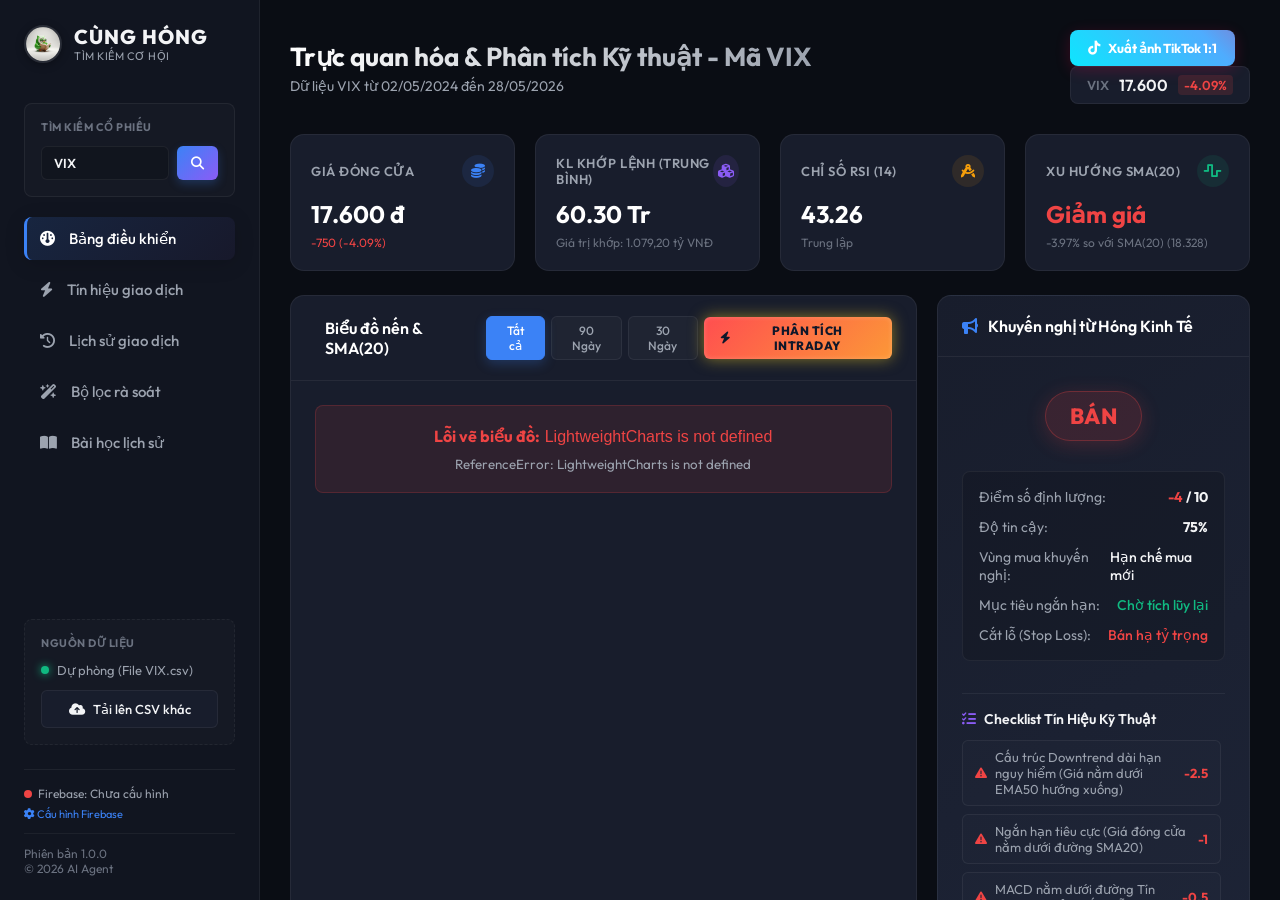
==== commit 448e7c41: "feat: tich hop tinh nang Bai hoc lich su xu huong dai han va do hoa SVG tuong tac" ====
--- a/02_Process/index.html
+++ b/02_Process/index.html
@@ -53,6 +53,9 @@
                 </a>
                 <a href="#" class="nav-item" id="btn-screener">
                     <i class="fa-solid fa-wand-magic-sparkles"></i> Bộ lọc rà soát
+                </a>
+                <a href="#" class="nav-item" id="btn-lessons">
+                    <i class="fa-solid fa-book-open"></i> Bài học lịch sử
                 </a>
             </nav>
             
@@ -234,14 +237,7 @@
                                             </div>
                                         </div>
                                     </div>
-                                    
-                                    <!-- Row 3: Mini chart and VWAP -->
-                                    <div class="intraday-row">
-                                        <div class="intraday-col full-width">
-                                            <div class="intraday-sub-title">Biểu đồ nến 1 Phút & Đường VWAP (Giá trung bình phiên)</div>
-                                            <div id="intraday-chart-container" class="intraday-chart-container"></div>
-                                        </div>
-                                    </div>
+
                                 </div>
                             </div>
                         </div>
@@ -574,6 +570,29 @@
                                 </tr>
                             </tbody>
                         </table>
+            </div>
+
+            <!-- Alternate View: Historical Lessons -->
+            <div class="dashboard-grid hidden" id="lessons-view">
+                <div class="lessons-container" style="display: grid; grid-template-columns: 320px 1fr; gap: 20px; width: 100%; min-height: 600px;">
+                    <!-- Cột bên trái: Danh sách bài học -->
+                    <div class="lessons-sidebar-card card" style="display: flex; flex-direction: column; gap: 15px; height: 100%; max-height: 680px; overflow-y: auto;">
+                        <div class="card-header">
+                            <h2 class="card-title"><i class="fa-solid fa-graduation-cap"></i> Chủ đề dài hạn</h2>
+                        </div>
+                        <div class="card-body" id="lessons-list" style="display: flex; flex-direction: column; gap: 12px; padding: 15px;">
+                            <!-- Danh sách bài học được render động bằng JS -->
+                        </div>
+                    </div>
+                    
+                    <!-- Cột bên phải: Nội dung chi tiết bài học -->
+                    <div class="lesson-detail-card card" id="lesson-detail" style="height: 100%; min-height: 550px; display: flex; flex-direction: column;">
+                        <!-- Nội dung chi tiết bài học được render động bằng JS -->
+                        <div class="card-body text-center text-muted" style="display: flex; flex-direction: column; justify-content: center; align-items: center; height: 100%; padding: 60px 20px;">
+                            <i class="fa-solid fa-book-open" style="font-size: 48px; margin-bottom: 20px; color: var(--text-muted);"></i>
+                            <h3>Chọn một bài học từ danh mục bên trái</h3>
+                            <p style="margin-top: 10px;">Học hỏi các mô hình xu hướng dài hạn kinh điển từ lịch sử giá chứng khoán để rèn luyện tư duy thực chiến.</p>
+                        </div>
                     </div>
                 </div>
             </div>
--- a/02_Process/style.css
+++ b/02_Process/style.css
@@ -2133,3 +2133,279 @@
     border-radius: 4px;
     overflow: hidden;
 }
+
+/* ========================================== */
+/* HISTORICAL LESSONS VIEW CSS */
+/* ========================================== */
+
+.lessons-container {
+    display: grid;
+    grid-template-columns: 320px 1fr;
+    gap: 20px;
+    width: 100%;
+}
+
+/* Sidebar List Card */
+.lessons-sidebar-card {
+    background: var(--card-bg) !important;
+    border: 1px solid var(--border-color) !important;
+    border-radius: 12px !important;
+    box-shadow: var(--shadow-sm) !important;
+}
+
+.lesson-item-btn {
+    background: rgba(255, 255, 255, 0.02) !important;
+    border: 1px solid rgba(255, 255, 255, 0.05) !important;
+    border-radius: 8px !important;
+    padding: 14px !important;
+    cursor: pointer !important;
+    text-align: left !important;
+    transition: all 0.25s cubic-bezier(0.4, 0, 0.2, 1) !important;
+    display: flex !important;
+    flex-direction: column !important;
+    gap: 6px !important;
+}
+
+.lesson-item-btn:hover {
+    background: rgba(255, 255, 255, 0.05) !important;
+    border-color: rgba(255, 255, 255, 0.15) !important;
+    transform: translateY(-2px) !important;
+    box-shadow: 0 4px 12px rgba(0, 0, 0, 0.2) !important;
+}
+
+.lesson-item-btn.active {
+    background: rgba(59, 130, 246, 0.1) !important;
+    border-color: #3b82f6 !important;
+    box-shadow: 0 0 12px rgba(59, 130, 246, 0.15) !important;
+}
+
+.lesson-item-btn .lesson-tag {
+    font-size: 10px !important;
+    font-weight: 700 !important;
+    text-transform: uppercase !important;
+    letter-spacing: 0.5px !important;
+    padding: 2px 8px !important;
+    border-radius: 4px !important;
+    width: fit-content !important;
+}
+
+.lesson-item-btn .lesson-tag.downtrend {
+    background: rgba(239, 68, 68, 0.15) !important;
+    color: #f87171 !important;
+}
+
+.lesson-item-btn .lesson-tag.uptrend {
+    background: rgba(16, 185, 129, 0.15) !important;
+    color: #34d399 !important;
+}
+
+.lesson-item-btn .lesson-tag.accumulation {
+    background: rgba(245, 158, 11, 0.15) !important;
+    color: #fbbf24 !important;
+}
+
+.lesson-item-btn .lesson-tag.distribution {
+    background: rgba(168, 85, 247, 0.15) !important;
+    color: #c084fc !important;
+}
+
+.lesson-item-btn .lesson-title {
+    font-size: 13px !important;
+    font-weight: 600 !important;
+    color: var(--text-primary) !important;
+    line-height: 1.4 !important;
+}
+
+.lesson-item-btn .lesson-period {
+    font-size: 11px !important;
+    color: var(--text-secondary) !important;
+}
+
+/* Detail Card CSS */
+.lesson-detail-card {
+    background: var(--card-bg) !important;
+    border: 1px solid var(--border-color) !important;
+    border-radius: 12px !important;
+    box-shadow: var(--shadow-sm) !important;
+}
+
+.lesson-detail-header {
+    border-bottom: 1px solid var(--border-color) !important;
+    padding: 20px !important;
+    display: flex !important;
+    justify-content: space-between !important;
+    align-items: center !important;
+    gap: 15px !important;
+}
+
+.lesson-detail-header .title-area h2 {
+    font-size: 20px !important;
+    font-weight: 700 !important;
+    color: var(--text-primary) !important;
+    margin-bottom: 4px !important;
+}
+
+.lesson-detail-header .title-area span {
+    font-size: 13px !important;
+    color: var(--text-secondary) !important;
+}
+
+.lesson-detail-body {
+    padding: 24px !important;
+    display: flex !important;
+    flex-direction: column !important;
+    gap: 24px !important;
+    overflow-y: auto !important;
+    max-height: 590px !important;
+}
+
+/* Visual Schema SVG styles */
+.lesson-schema-container {
+    background: rgba(0, 0, 0, 0.25) !important;
+    border: 1px solid rgba(255, 255, 255, 0.05) !important;
+    border-radius: 8px !important;
+    padding: 16px !important;
+    display: flex !important;
+    justify-content: center !important;
+    align-items: center !important;
+    position: relative !important;
+    overflow: hidden !important;
+}
+
+.lesson-schema-svg {
+    width: 100% !important;
+    max-width: 680px !important;
+    height: 220px !important;
+}
+
+.schema-grid-line {
+    stroke: rgba(255, 255, 255, 0.03) !important;
+    stroke-dasharray: 4 !important;
+}
+
+.schema-price-line {
+    fill: none !important;
+    stroke-width: 3 !important;
+    stroke-linecap: round !important;
+}
+
+.schema-indicator-line {
+    fill: none !important;
+    stroke-width: 2 !important;
+    stroke-linecap: round !important;
+}
+
+.schema-area {
+    opacity: 0.1 !important;
+}
+
+.schema-point {
+    stroke: #ffffff !important;
+    stroke-width: 2.5 !important;
+    animation: pointPulse 2s infinite ease-in-out !important;
+}
+
+@keyframes pointPulse {
+    0%, 100% { r: 5px; opacity: 0.8; }
+    50% { r: 8px; opacity: 1; }
+}
+
+.schema-label-rect {
+    fill: rgba(17, 24, 39, 0.9) !important;
+    stroke-width: 1 !important;
+}
+
+.schema-label-text {
+    font-size: 10px !important;
+    font-weight: 600 !important;
+}
+
+/* Core Signals Grid */
+.signals-sub-title {
+    font-size: 14px !important;
+    font-weight: 600 !important;
+    color: var(--text-primary) !important;
+    margin-bottom: 12px !important;
+    display: flex !important;
+    align-items: center !important;
+    gap: 8px !important;
+}
+
+.signals-sub-title i {
+    color: #3b82f6 !important;
+}
+
+.core-signals-grid {
+    display: grid !important;
+    grid-template-columns: repeat(auto-fit, minmax(260px, 1fr)) !important;
+    gap: 15px !important;
+}
+
+.core-signal-item {
+    background: rgba(255, 255, 255, 0.015) !important;
+    border: 1px solid rgba(255, 255, 255, 0.04) !important;
+    border-radius: 8px !important;
+    padding: 16px !important;
+    display: flex !important;
+    flex-direction: column !important;
+    gap: 8px !important;
+    transition: all 0.2s ease !important;
+}
+
+.core-signal-item:hover {
+    background: rgba(255, 255, 255, 0.03) !important;
+    border-color: rgba(255, 255, 255, 0.08) !important;
+}
+
+.core-signal-item .sig-header {
+    display: flex !important;
+    align-items: center !important;
+    gap: 10px !important;
+    font-weight: 600 !important;
+    font-size: 13px !important;
+    color: var(--text-primary) !important;
+}
+
+.core-signal-item .sig-header i {
+    font-size: 15px !important;
+}
+
+.core-signal-item .sig-header.up i { color: #10b981 !important; }
+.core-signal-item .sig-header.down i { color: #ef4444 !important; }
+.core-signal-item .sig-header.warn i { color: #f59e0b !important; }
+
+.core-signal-item .sig-desc {
+    font-size: 12px !important;
+    color: var(--text-secondary) !important;
+    line-height: 1.5 !important;
+}
+
+/* Key Takeaway Card */
+.takeaway-card {
+    background: linear-gradient(135deg, rgba(59, 130, 246, 0.05) 0%, rgba(29, 78, 216, 0.02) 100%) !important;
+    border: 1px solid rgba(59, 130, 246, 0.15) !important;
+    border-radius: 8px !important;
+    padding: 20px !important;
+}
+
+.takeaway-card .takeaway-title {
+    font-size: 14px !important;
+    font-weight: 700 !important;
+    color: #60a5fa !important;
+    margin-bottom: 12px !important;
+    display: flex !important;
+    align-items: center !important;
+    gap: 8px !important;
+}
+
+.takeaway-card .takeaway-list {
+    margin: 0 !important;
+    padding-left: 20px !important;
+    display: flex !important;
+    flex-direction: column !important;
+    gap: 8px !important;
+    font-size: 12.5px !important;
+    color: var(--text-secondary) !important;
+    line-height: 1.5 !important;
+}
+
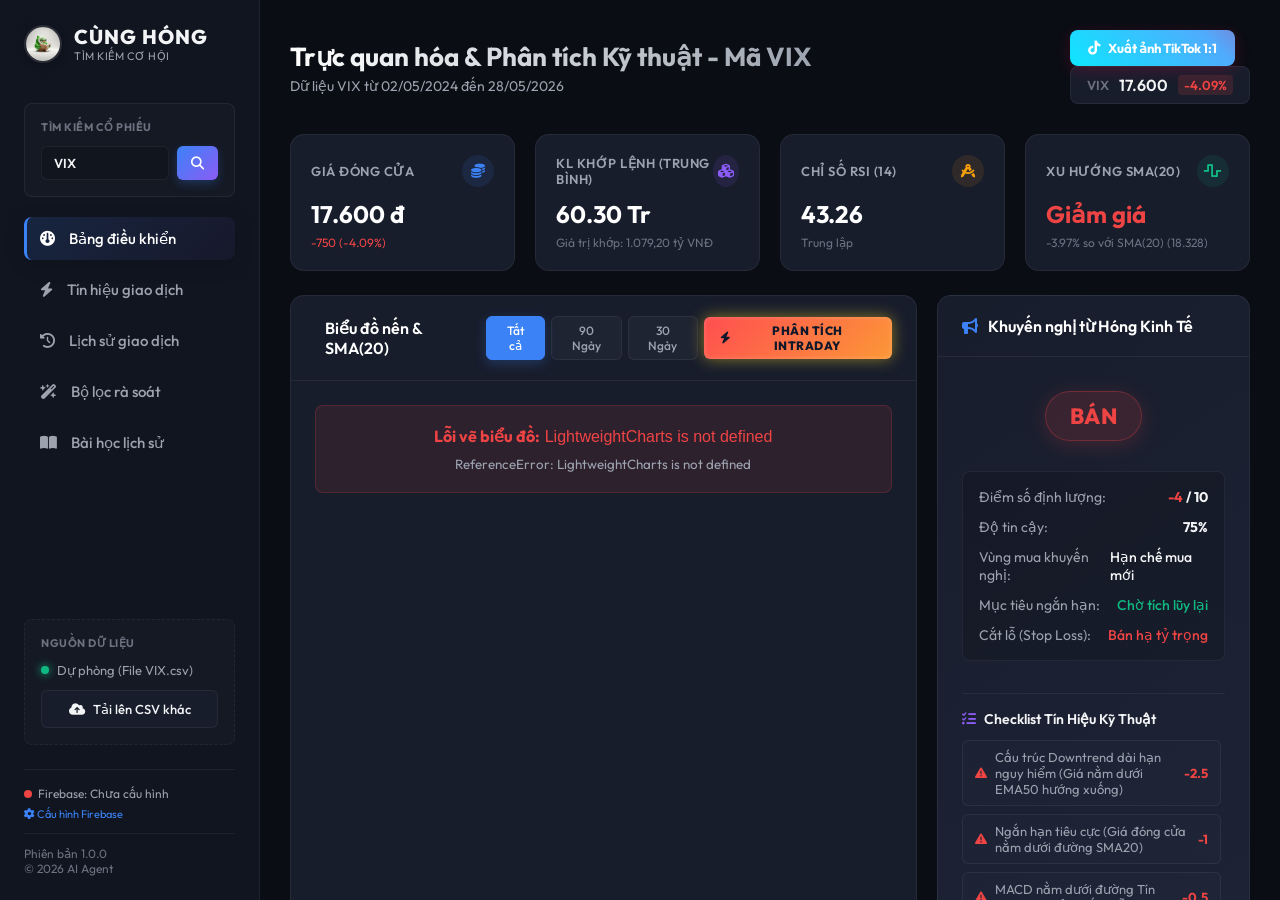
==== commit 340d2db8: "fix: sua loi thieu the div dong trong screener-view khien view Bai hoc lich su bi an" ====
--- a/02_Process/index.html
+++ b/02_Process/index.html
@@ -570,7 +570,8 @@
                                 </tr>
                             </tbody>
                         </table>
-            </div>
+                    </div>
+                </div>
 
             <!-- Alternate View: Historical Lessons -->
             <div class="dashboard-grid hidden" id="lessons-view">
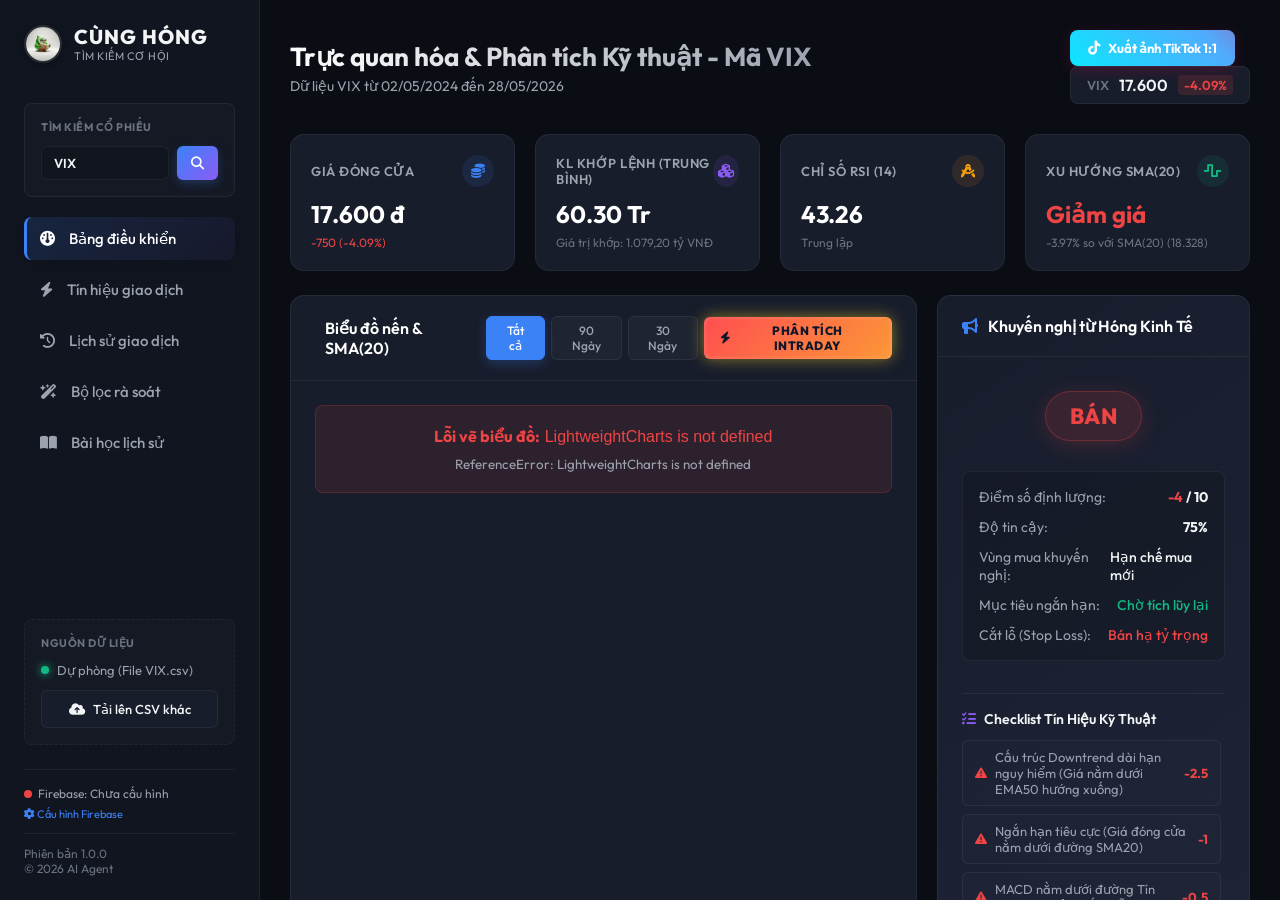
==== commit 32f62fc7: "Nang cap tinh nang Bai hoc lich su theo Ma co phieu: Quet chu ky dong & ve SVG tuong thich" ====
--- a/02_Process/index.html
+++ b/02_Process/index.html
@@ -572,14 +572,20 @@
                         </table>
                     </div>
                 </div>
+            </div>
 
             <!-- Alternate View: Historical Lessons -->
             <div class="dashboard-grid hidden" id="lessons-view">
                 <div class="lessons-container" style="display: grid; grid-template-columns: 320px 1fr; gap: 20px; width: 100%; min-height: 600px;">
                     <!-- Cột bên trái: Danh sách bài học -->
                     <div class="lessons-sidebar-card card" style="display: flex; flex-direction: column; gap: 15px; height: 100%; max-height: 680px; overflow-y: auto;">
-                        <div class="card-header">
-                            <h2 class="card-title"><i class="fa-solid fa-graduation-cap"></i> Chủ đề dài hạn</h2>
+                        <div class="lessons-sub-tabs">
+                            <button id="btn-tab-ticker-lessons" class="sub-tab-btn active">
+                                <i class="fa-solid fa-chart-line"></i> Lịch sử <span id="lessons-ticker-label">VIX</span>
+                            </button>
+                            <button id="btn-tab-macro-lessons" class="sub-tab-btn">
+                                <i class="fa-solid fa-earth-asia"></i> Vĩ mô
+                            </button>
                         </div>
                         <div class="card-body" id="lessons-list" style="display: flex; flex-direction: column; gap: 12px; padding: 15px;">
                             <!-- Danh sách bài học được render động bằng JS -->
--- a/02_Process/style.css
+++ b/02_Process/style.css
@@ -2316,13 +2316,13 @@
 }
 
 .schema-label-text {
-    font-size: 10px !important;
+    font-size: 11.5px !important;
     font-weight: 600 !important;
 }
 
 /* Core Signals Grid */
 .signals-sub-title {
-    font-size: 14px !important;
+    font-size: 16px !important;
     font-weight: 600 !important;
     color: var(--text-primary) !important;
     margin-bottom: 12px !important;
@@ -2362,7 +2362,7 @@
     align-items: center !important;
     gap: 10px !important;
     font-weight: 600 !important;
-    font-size: 13px !important;
+    font-size: 15px !important;
     color: var(--text-primary) !important;
 }
 
@@ -2375,7 +2375,7 @@
 .core-signal-item .sig-header.warn i { color: #f59e0b !important; }
 
 .core-signal-item .sig-desc {
-    font-size: 12px !important;
+    font-size: 14px !important;
     color: var(--text-secondary) !important;
     line-height: 1.5 !important;
 }
@@ -2389,7 +2389,7 @@
 }
 
 .takeaway-card .takeaway-title {
-    font-size: 14px !important;
+    font-size: 16px !important;
     font-weight: 700 !important;
     color: #60a5fa !important;
     margin-bottom: 12px !important;
@@ -2404,8 +2404,45 @@
     display: flex !important;
     flex-direction: column !important;
     gap: 8px !important;
-    font-size: 12.5px !important;
+    font-size: 14px !important;
     color: var(--text-secondary) !important;
     line-height: 1.5 !important;
 }
 
+.lessons-sub-tabs {
+    display: flex !important;
+    border-bottom: 1px solid var(--border-color) !important;
+    background: rgba(0, 0, 0, 0.15) !important;
+    padding: 6px 6px 0 6px !important;
+    border-top-left-radius: 12px !important;
+    border-top-right-radius: 12px !important;
+}
+
+.sub-tab-btn {
+    flex: 1 !important;
+    padding: 12px 8px !important;
+    font-size: 12.5px !important;
+    font-weight: 600 !important;
+    border: none !important;
+    background: none !important;
+    color: var(--text-secondary) !important;
+    cursor: pointer !important;
+    border-bottom: 2px solid transparent !important;
+    transition: all 0.25s ease !important;
+    font-family: inherit !important;
+    display: flex !important;
+    justify-content: center !important;
+    align-items: center !important;
+    gap: 6px !important;
+}
+
+.sub-tab-btn:hover {
+    color: var(--text-primary) !important;
+}
+
+.sub-tab-btn.active {
+    color: #3b82f6 !important;
+    border-bottom: 2px solid #3b82f6 !important;
+    text-shadow: 0 0 8px rgba(59, 130, 246, 0.3) !important;
+}
+
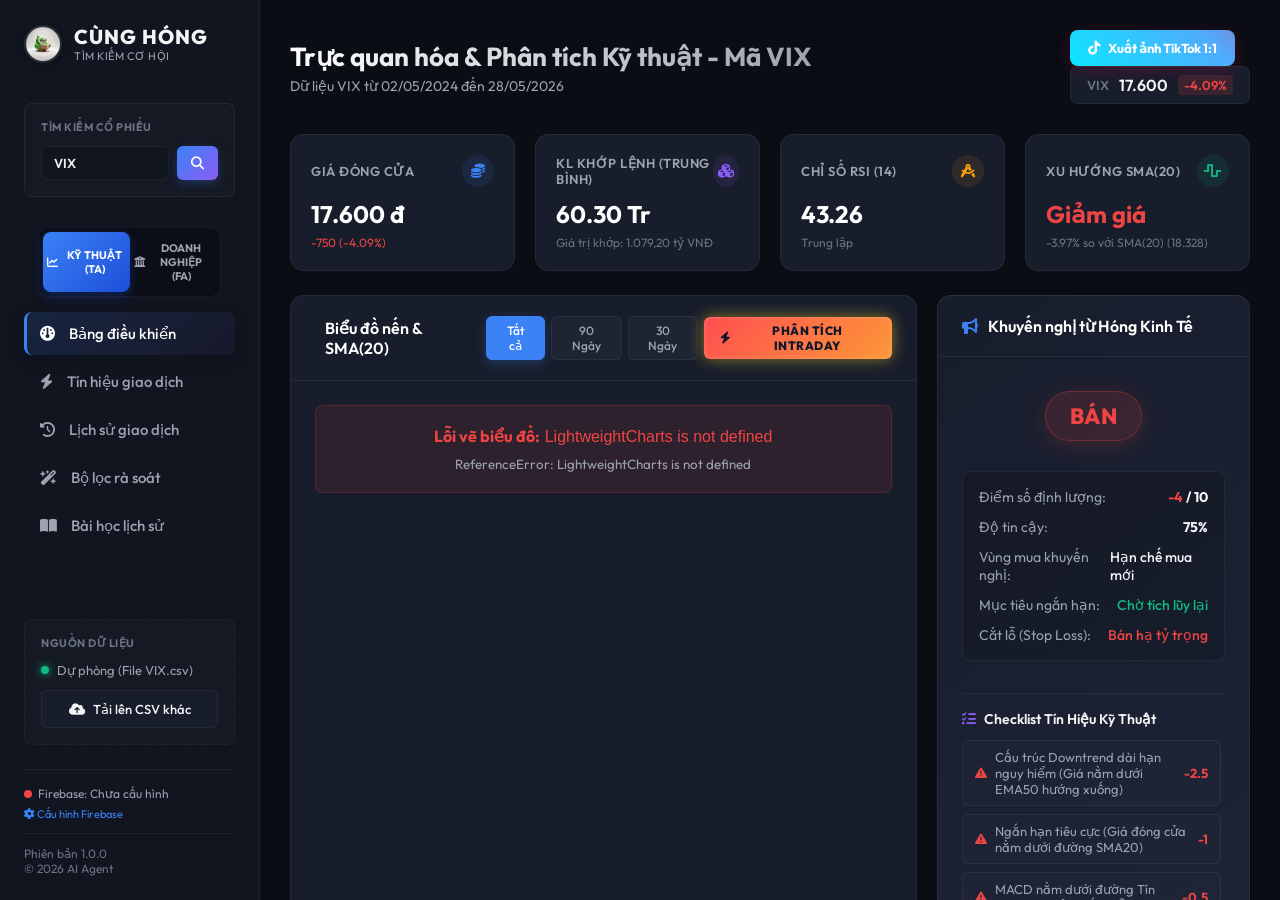
==== commit 96df781b: "Tich hop tinh nang phan tich doanh nghiep FA va phan tach 2 phan he TA/FA" ====
--- a/02_Process/index.html
+++ b/02_Process/index.html
@@ -41,22 +41,54 @@
                 </div>
             </div>
             
+            <!-- Bộ chọn phân hệ phân tích TA/FA -->
+            <div class="analysis-mode-selector" id="analysis-mode-selector">
+                <button id="btn-mode-ta" class="mode-btn active">
+                    <i class="fa-solid fa-chart-line"></i> KỸ THUẬT (TA)
+                </button>
+                <button id="btn-mode-fa" class="mode-btn">
+                    <i class="fa-solid fa-building-columns"></i> DOANH NGHIỆP (FA)
+                </button>
+            </div>
+            
             <nav class="nav-menu">
-                <a href="#" class="nav-item active" id="btn-dashboard">
-                    <i class="fa-solid fa-gauge"></i> Bảng điều khiển
-                </a>
-                <a href="#" class="nav-item" id="btn-signals">
-                    <i class="fa-solid fa-bolt"></i> Tín hiệu giao dịch
-                </a>
-                <a href="#" class="nav-item" id="btn-history">
-                    <i class="fa-solid fa-clock-rotate-left"></i> Lịch sử giao dịch
-                </a>
-                <a href="#" class="nav-item" id="btn-screener">
-                    <i class="fa-solid fa-wand-magic-sparkles"></i> Bộ lọc rà soát
-                </a>
-                <a href="#" class="nav-item" id="btn-lessons">
-                    <i class="fa-solid fa-book-open"></i> Bài học lịch sử
-                </a>
+                <!-- Nhóm menu Phân tích Kỹ thuật (TA) -->
+                <div id="ta-menu-items" style="display: flex; flex-direction: column; width: 100%; gap: 5px;">
+                    <a href="#" class="nav-item active" id="btn-dashboard">
+                        <i class="fa-solid fa-gauge"></i> Bảng điều khiển
+                    </a>
+                    <a href="#" class="nav-item" id="btn-signals">
+                        <i class="fa-solid fa-bolt"></i> Tín hiệu giao dịch
+                    </a>
+                    <a href="#" class="nav-item" id="btn-history">
+                        <i class="fa-solid fa-clock-rotate-left"></i> Lịch sử giao dịch
+                    </a>
+                    <a href="#" class="nav-item" id="btn-screener">
+                        <i class="fa-solid fa-wand-magic-sparkles"></i> Bộ lọc rà soát
+                    </a>
+                    <a href="#" class="nav-item" id="btn-lessons">
+                        <i class="fa-solid fa-book-open"></i> Bài học lịch sử
+                    </a>
+                </div>
+                
+                <!-- Nhóm menu Phân tích Doanh nghiệp (FA) - Mặc định ẩn -->
+                <div id="fa-menu-items" class="hidden" style="display: flex; flex-direction: column; width: 100%; gap: 5px;">
+                    <a href="#" class="nav-item" id="btn-fa-overview">
+                        <i class="fa-solid fa-circle-info"></i> Tổng quan chung
+                    </a>
+                    <a href="#" class="nav-item" id="btn-fa-performance">
+                        <i class="fa-solid fa-chart-simple"></i> Kết quả kinh doanh
+                    </a>
+                    <a href="#" class="nav-item" id="btn-fa-balance">
+                        <i class="fa-solid fa-scale-balanced"></i> Cân đối kế toán
+                    </a>
+                    <a href="#" class="nav-item" id="btn-fa-ratios">
+                        <i class="fa-solid fa-percent"></i> Chỉ số tài chính
+                    </a>
+                    <a href="#" class="nav-item" id="btn-fa-valuation">
+                        <i class="fa-solid fa-calculator"></i> Định giá hợp lý
+                    </a>
+                </div>
             </nav>
             
             <div class="file-uploader-section">
@@ -604,6 +636,13 @@
                 </div>
             </div>
 
+            <!-- Alternate View: Fundamental Analysis (FA) -->
+            <div class="dashboard-grid hidden" id="fa-view-container" style="display: flex; flex-direction: column; gap: 20px; width: 100%;">
+                <div id="fa-tab-content" style="width: 100%; min-height: 550px;">
+                    <!-- Nội dung các Tab FA sẽ được render động thông qua JavaScript -->
+                </div>
+            </div>
+
         </main>
     </div>
 
--- a/02_Process/style.css
+++ b/02_Process/style.css
@@ -2446,3 +2446,154 @@
     text-shadow: 0 0 8px rgba(59, 130, 246, 0.3) !important;
 }
 
+/* --- PHÂN TÍCH DOANH NGHIỆP (FA) CUSTOM STYLES --- */
+.analysis-mode-selector {
+    display: flex !important;
+    background: rgba(0, 0, 0, 0.3) !important;
+    padding: 4px !important;
+    border-radius: 10px !important;
+    border: 1px solid rgba(255, 255, 255, 0.05) !important;
+    margin: 10px 14px 15px 14px !important;
+}
+
+.mode-btn {
+    flex: 1 !important;
+    padding: 9px 4px !important;
+    border: none !important;
+    background: none !important;
+    color: var(--text-secondary) !important;
+    font-size: 11px !important;
+    font-weight: 700 !important;
+    cursor: pointer !important;
+    border-radius: 8px !important;
+    transition: all 0.25s ease !important;
+    display: flex !important;
+    align-items: center !important;
+    justify-content: center !important;
+    gap: 6px !important;
+    font-family: inherit !important;
+}
+
+.mode-btn:hover {
+    color: var(--text-primary) !important;
+    background: rgba(255, 255, 255, 0.03) !important;
+}
+
+.mode-btn.active {
+    color: #fff !important;
+    background: linear-gradient(135deg, #3b82f6, #1d4ed8) !important;
+    box-shadow: 0 4px 12px rgba(29, 78, 216, 0.35) !important;
+}
+
+/* Các cấu trúc bảng báo cáo tài chính */
+.fa-table-container {
+    overflow-x: auto !important;
+    margin-top: 15px !important;
+    border-radius: 8px !important;
+    border: 1px solid var(--border-color) !important;
+    background: rgba(0, 0, 0, 0.1) !important;
+}
+
+.fa-table {
+    width: 100% !important;
+    border-collapse: collapse !important;
+    text-align: left !important;
+    font-size: 13.5px !important;
+}
+
+.fa-table th, .fa-table td {
+    padding: 12px 16px !important;
+    border-bottom: 1px solid var(--border-color) !important;
+}
+
+.fa-table th {
+    background: rgba(255, 255, 255, 0.03) !important;
+    color: var(--text-primary) !important;
+    font-weight: 600 !important;
+    white-space: nowrap !important;
+}
+
+.fa-table tr:hover {
+    background: rgba(255, 255, 255, 0.02) !important;
+}
+
+.fa-table td.number, .fa-table th.number {
+    text-align: right !important;
+}
+
+.fa-table tr.highlight-row {
+    font-weight: 700 !important;
+    background: rgba(59, 130, 246, 0.05) !important;
+    color: var(--text-primary) !important;
+}
+
+/* Biểu đồ tài chính SVG */
+.fa-chart-container {
+    background: rgba(0, 0, 0, 0.15) !important;
+    border: 1px solid var(--border-color) !important;
+    border-radius: 12px !important;
+    padding: 20px !important;
+    margin-top: 15px !important;
+    display: flex !important;
+    flex-direction: column !important;
+    gap: 12px !important;
+}
+
+.fa-chart-title {
+    font-size: 14px !important;
+    font-weight: 600 !important;
+    color: var(--text-primary) !important;
+    display: flex !important;
+    align-items: center !important;
+    gap: 8px !important;
+}
+
+.fa-svg-chart {
+    width: 100% !important;
+    height: auto !important;
+}
+
+/* Kim đo sức khỏe tài chính (Gauge Meter) */
+.health-gauge-container {
+    display: flex !important;
+    flex-direction: column !important;
+    align-items: center !important;
+    justify-content: center !important;
+    padding: 20px !important;
+    background: rgba(0, 0, 0, 0.15) !important;
+    border: 1px solid var(--border-color) !important;
+    border-radius: 12px !important;
+    text-align: center !important;
+}
+
+/* Định giá & Khuyến nghị */
+.valuation-recommendation {
+    padding: 15px 20px !important;
+    border-radius: 10px !important;
+    font-weight: 700 !important;
+    font-size: 16px !important;
+    text-align: center !important;
+    margin-top: 15px !important;
+    display: inline-flex !important;
+    align-items: center !important;
+    gap: 8px !important;
+}
+
+.rec-undervalued { /* Rẻ / Dưới giá trị */
+    background: rgba(16, 185, 129, 0.1) !important;
+    border: 1px solid #10b981 !important;
+    color: #10b981 !important;
+}
+
+.rec-overvalued { /* Đắt / Trên giá trị */
+    background: rgba(239, 68, 68, 0.1) !important;
+    border: 1px solid #ef4444 !important;
+    color: #ef4444 !important;
+}
+
+.rec-fair { /* Phù hợp */
+    background: rgba(245, 158, 11, 0.1) !important;
+    border: 1px solid #f59e0b !important;
+    color: #f59e0b !important;
+}
+
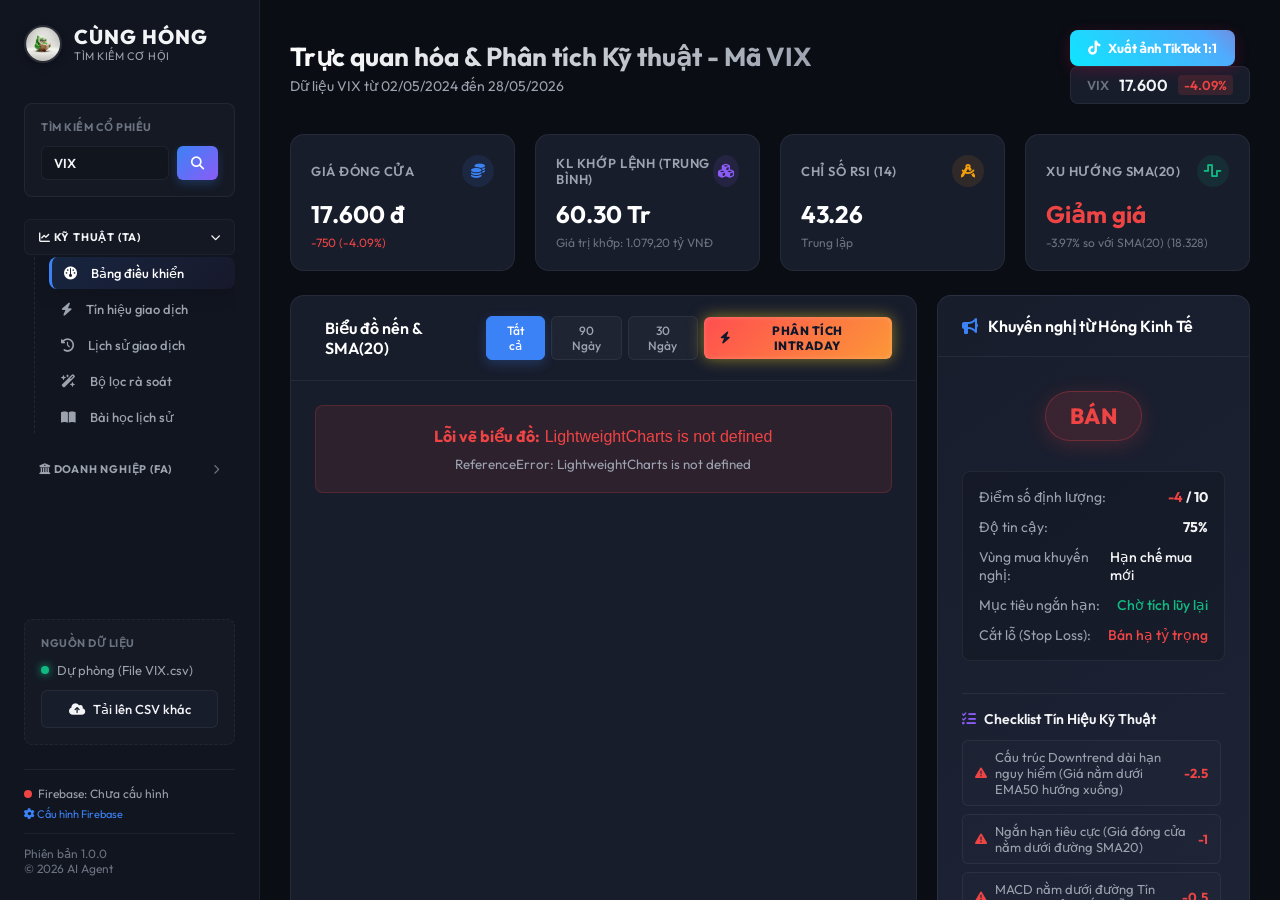
==== commit 40410932: "Chuyen doi sidebar navigation sang dang so do cay collapsible tree accordion" ====
--- a/02_Process/index.html
+++ b/02_Process/index.html
@@ -41,53 +41,55 @@
                 </div>
             </div>
             
-            <!-- Bộ chọn phân hệ phân tích TA/FA -->
-            <div class="analysis-mode-selector" id="analysis-mode-selector">
-                <button id="btn-mode-ta" class="mode-btn active">
-                    <i class="fa-solid fa-chart-line"></i> KỸ THUẬT (TA)
-                </button>
-                <button id="btn-mode-fa" class="mode-btn">
-                    <i class="fa-solid fa-building-columns"></i> DOANH NGHIỆP (FA)
-                </button>
-            </div>
-            
             <nav class="nav-menu">
-                <!-- Nhóm menu Phân tích Kỹ thuật (TA) -->
-                <div id="ta-menu-items" style="display: flex; flex-direction: column; width: 100%; gap: 5px;">
-                    <a href="#" class="nav-item active" id="btn-dashboard">
-                        <i class="fa-solid fa-gauge"></i> Bảng điều khiển
-                    </a>
-                    <a href="#" class="nav-item" id="btn-signals">
-                        <i class="fa-solid fa-bolt"></i> Tín hiệu giao dịch
-                    </a>
-                    <a href="#" class="nav-item" id="btn-history">
-                        <i class="fa-solid fa-clock-rotate-left"></i> Lịch sử giao dịch
-                    </a>
-                    <a href="#" class="nav-item" id="btn-screener">
-                        <i class="fa-solid fa-wand-magic-sparkles"></i> Bộ lọc rà soát
-                    </a>
-                    <a href="#" class="nav-item" id="btn-lessons">
-                        <i class="fa-solid fa-book-open"></i> Bài học lịch sử
-                    </a>
+                <!-- Nhóm 1: Phân tích Kỹ thuật (TA) -->
+                <div class="tree-group expanded" id="group-ta">
+                    <div class="tree-header" id="header-ta">
+                        <span class="header-title"><i class="fa-solid fa-chart-line"></i> KỸ THUẬT (TA)</span>
+                        <i class="fa-solid fa-chevron-right toggle-icon"></i>
+                    </div>
+                    <div class="tree-submenu" id="ta-menu-items">
+                        <a href="#" class="nav-item active" id="btn-dashboard">
+                            <i class="fa-solid fa-gauge"></i> Bảng điều khiển
+                        </a>
+                        <a href="#" class="nav-item" id="btn-signals">
+                            <i class="fa-solid fa-bolt"></i> Tín hiệu giao dịch
+                        </a>
+                        <a href="#" class="nav-item" id="btn-history">
+                            <i class="fa-solid fa-clock-rotate-left"></i> Lịch sử giao dịch
+                        </a>
+                        <a href="#" class="nav-item" id="btn-screener">
+                            <i class="fa-solid fa-wand-magic-sparkles"></i> Bộ lọc rà soát
+                        </a>
+                        <a href="#" class="nav-item" id="btn-lessons">
+                            <i class="fa-solid fa-book-open"></i> Bài học lịch sử
+                        </a>
+                    </div>
                 </div>
                 
-                <!-- Nhóm menu Phân tích Doanh nghiệp (FA) - Mặc định ẩn -->
-                <div id="fa-menu-items" class="hidden" style="display: flex; flex-direction: column; width: 100%; gap: 5px;">
-                    <a href="#" class="nav-item" id="btn-fa-overview">
-                        <i class="fa-solid fa-circle-info"></i> Tổng quan chung
-                    </a>
-                    <a href="#" class="nav-item" id="btn-fa-performance">
-                        <i class="fa-solid fa-chart-simple"></i> Kết quả kinh doanh
-                    </a>
-                    <a href="#" class="nav-item" id="btn-fa-balance">
-                        <i class="fa-solid fa-scale-balanced"></i> Cân đối kế toán
-                    </a>
-                    <a href="#" class="nav-item" id="btn-fa-ratios">
-                        <i class="fa-solid fa-percent"></i> Chỉ số tài chính
-                    </a>
-                    <a href="#" class="nav-item" id="btn-fa-valuation">
-                        <i class="fa-solid fa-calculator"></i> Định giá hợp lý
-                    </a>
+                <!-- Nhóm 2: Phân tích Doanh nghiệp (FA) -->
+                <div class="tree-group" id="group-fa">
+                    <div class="tree-header" id="header-fa">
+                        <span class="header-title"><i class="fa-solid fa-building-columns"></i> DOANH NGHIỆP (FA)</span>
+                        <i class="fa-solid fa-chevron-right toggle-icon"></i>
+                    </div>
+                    <div class="tree-submenu hidden" id="fa-menu-items">
+                        <a href="#" class="nav-item" id="btn-fa-overview">
+                            <i class="fa-solid fa-circle-info"></i> Tổng quan chung
+                        </a>
+                        <a href="#" class="nav-item" id="btn-fa-performance">
+                            <i class="fa-solid fa-chart-simple"></i> Kết quả kinh doanh
+                        </a>
+                        <a href="#" class="nav-item" id="btn-fa-balance">
+                            <i class="fa-solid fa-scale-balanced"></i> Cân đối kế toán
+                        </a>
+                        <a href="#" class="nav-item" id="btn-fa-ratios">
+                            <i class="fa-solid fa-percent"></i> Chỉ số tài chính
+                        </a>
+                        <a href="#" class="nav-item" id="btn-fa-valuation">
+                            <i class="fa-solid fa-calculator"></i> Định giá hợp lý
+                        </a>
+                    </div>
                 </div>
             </nav>
             
--- a/02_Process/style.css
+++ b/02_Process/style.css
@@ -2446,43 +2446,81 @@
     text-shadow: 0 0 8px rgba(59, 130, 246, 0.3) !important;
 }
 
-/* --- PHÂN TÍCH DOANH NGHIỆP (FA) CUSTOM STYLES --- */
-.analysis-mode-selector {
+/* --- SƠ ĐỒ CÂY COLLAPSIBLE SIDEBAR MENU --- */
+.tree-group {
     display: flex !important;
-    background: rgba(0, 0, 0, 0.3) !important;
-    padding: 4px !important;
-    border-radius: 10px !important;
-    border: 1px solid rgba(255, 255, 255, 0.05) !important;
-    margin: 10px 14px 15px 14px !important;
-}
-
-.mode-btn {
-    flex: 1 !important;
-    padding: 9px 4px !important;
-    border: none !important;
-    background: none !important;
-    color: var(--text-secondary) !important;
+    flex-direction: column !important;
+    width: 100% !important;
+    margin-bottom: 8px !important;
+}
+
+.tree-header {
+    display: flex !important;
+    justify-content: space-between !important;
+    align-items: center !important;
+    padding: 10px 14px !important;
     font-size: 11px !important;
     font-weight: 700 !important;
+    color: var(--text-secondary) !important;
+    letter-spacing: 0.8px !important;
     cursor: pointer !important;
-    border-radius: 8px !important;
+    border-radius: 6px !important;
     transition: all 0.25s ease !important;
-    display: flex !important;
-    align-items: center !important;
-    justify-content: center !important;
-    gap: 6px !important;
-    font-family: inherit !important;
-}
-
-.mode-btn:hover {
+    user-select: none !important;
+    border: 1px solid transparent !important;
+    margin: 2px 0 !important;
+}
+
+.tree-header:hover {
     color: var(--text-primary) !important;
     background: rgba(255, 255, 255, 0.03) !important;
 }
 
-.mode-btn.active {
-    color: #fff !important;
-    background: linear-gradient(135deg, #3b82f6, #1d4ed8) !important;
-    box-shadow: 0 4px 12px rgba(29, 78, 216, 0.35) !important;
+.tree-group.expanded > .tree-header {
+    color: var(--text-primary) !important;
+    background: rgba(255, 255, 255, 0.015) !important;
+    border: 1px solid rgba(255, 255, 255, 0.04) !important;
+}
+
+.tree-header .toggle-icon {
+    font-size: 10px !important;
+    transition: transform 0.25s cubic-bezier(0.4, 0, 0.2, 1) !important;
+    color: var(--text-muted) !important;
+}
+
+.tree-group.expanded > .tree-header .toggle-icon {
+    transform: rotate(90deg) !important;
+    color: var(--text-primary) !important;
+}
+
+.tree-submenu {
+    display: flex !important;
+    flex-direction: column !important;
+    gap: 4px !important;
+    margin-left: 10px !important;
+    padding-left: 14px !important;
+    border-left: 1px dashed rgba(255, 255, 255, 0.08) !important;
+    overflow: hidden !important;
+    transition: max-height 0.3s cubic-bezier(0.4, 0, 0.2, 1), opacity 0.3s ease, padding 0.3s ease, margin 0.3s ease !important;
+    max-height: 500px !important;
+    opacity: 1 !important;
+}
+
+.tree-submenu.hidden {
+    max-height: 0 !important;
+    opacity: 0 !important;
+    pointer-events: none !important;
+    padding-top: 0 !important;
+    padding-bottom: 0 !important;
+    margin-top: 0 !important;
+    margin-bottom: 0 !important;
+    border-left-color: transparent !important;
+}
+
+.tree-submenu .nav-item {
+    padding: 8px 12px !important;
+    font-size: 13px !important;
+    font-weight: 500 !important;
 }
 
 /* Các cấu trúc bảng báo cáo tài chính */
